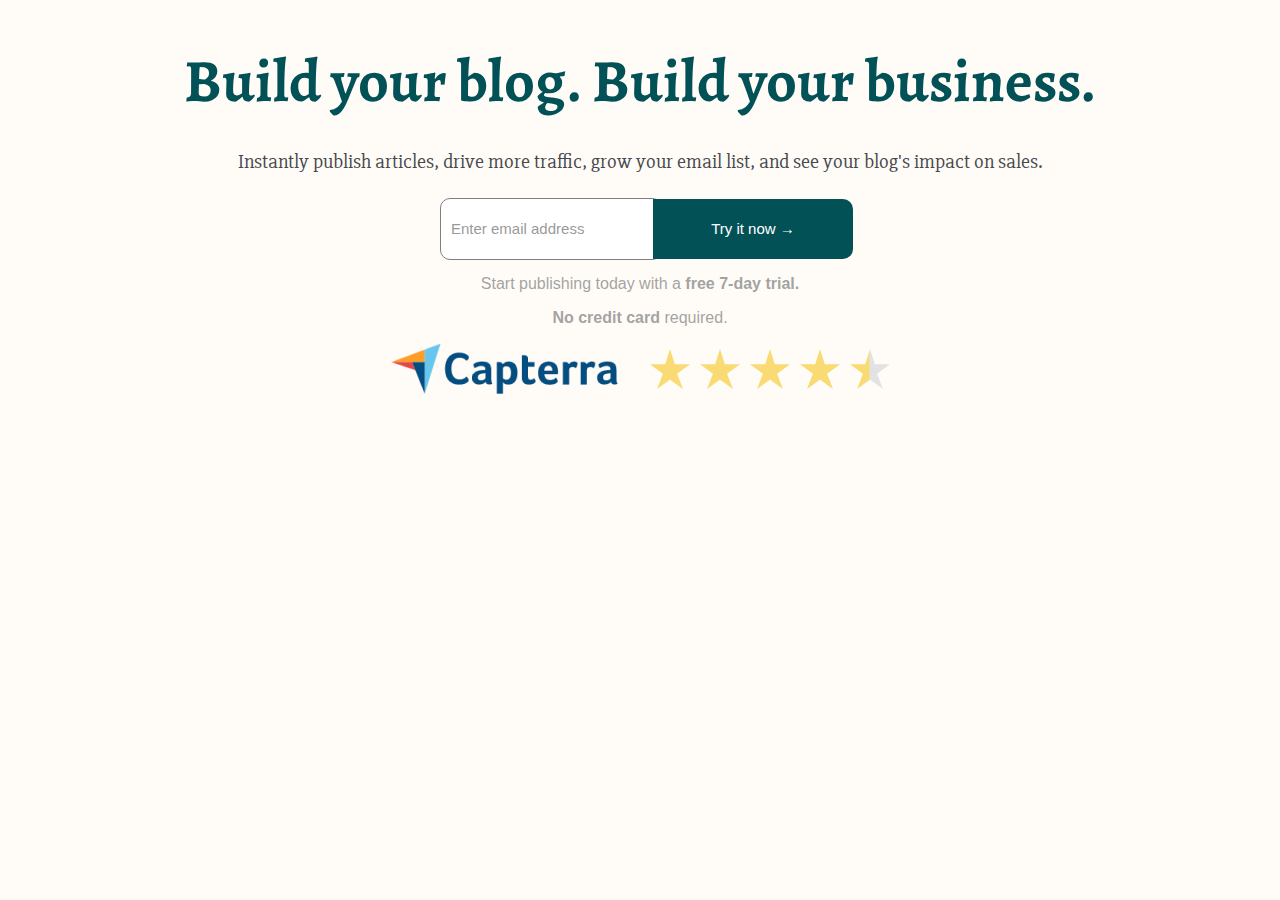
==== index.html @ 8690c37f "Se agrega el background color al body" ====
<!DOCTYPE html>
<html>
  <head>
    <link rel="stylesheet" href="styles.css">
    <link href="https://fonts.googleapis.com/css2?family=Alegreya:wght@900&family=Slabo+27px&display=swap" rel="stylesheet">
    <!-- Aquí va información importante pero no visible
        dentro del navegador -->
    <title>Matcha Work</title>
  </head>
  <body>
    <!-- Esto es lo que se verá en el navegador web -->

    <h1>Build your blog. Build your business.</h1>
    <h4>Instantly publish articles, drive more traffic, grow your email list, and see your blog's impact on sales.</h4>
    <form>
        <input type="email" value="Enter email address"/>
        <button type="submit">Try it now &rarr;</button>
    </form>
    <!--Aquí va el contenido y la imagen-->
    <p>Start publishing today with a <strong>free 7-day trial.</strong>
    <p><strong>No credit card</strong> required.</p>
    <img src="images/capterra.png"/>
  </body>
</html>
---- styles.css ----
body {
    text-align: center;
    background-color: #fffbf7;
}

h1 {
    color: #025157;
    font-family: "Alegreya", serif;
    font-size: 60px;
    margin-bottom: 24px;
}

h4 {
    color: #46484c;;
    font-family: "Slabo 27px", serif;
    font-size: 20px;
    font-weight: 500; /* Cambia el peso (envergadura) de la fuente */
    margin-bottom: 24px;
}

input {
    border-radius: 10px; /* Se ponen los bordes redondeados */
    padding: 10px;
    font-family: Helvetica;
    font-size: 15px;
    color: #8b8b8be3;
    border: solid 1px;
    border-color: gray;
    height: 40px;
    width: 200px;
}

button {
    height: 60px;
    width: 200px;
    margin: -13px;
    font-family: Helvetica;
    font-size: 15px;
    background-color: #025157;
    border: none;
    color: #fff;
    /* Se dejan solamente los bordes derechos redondeados */
    border-top-left-radius: 0;
    border-top-right-radius: 10px;
    border-bottom-left-radius: 0px;
    border-bottom-right-radius: 10px;
}

p {
    color: #8b8b8bcc;
    margin-top: 15px;
    font-family: "Open Sans", sans-serif;
}
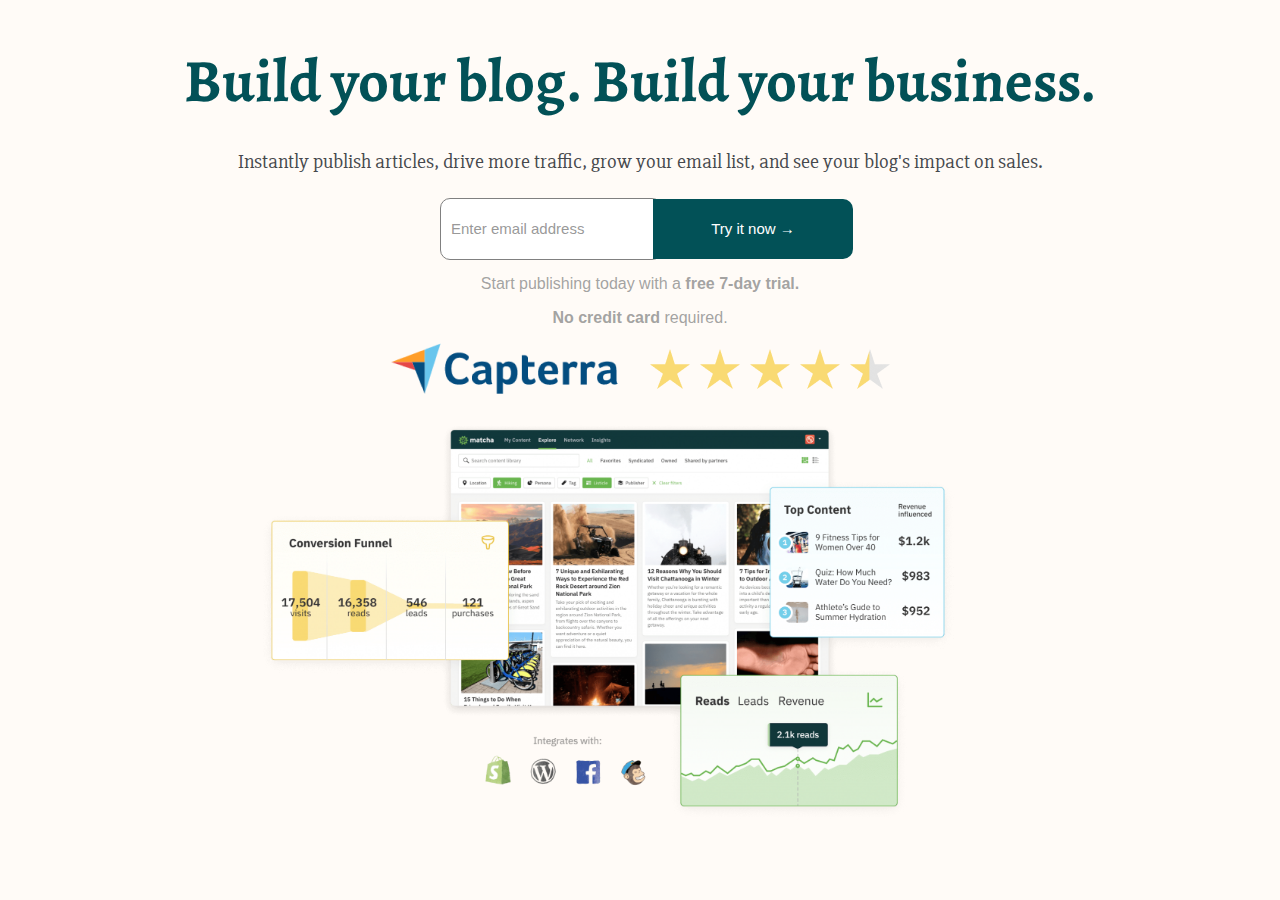
==== commit 650d481f: "Se agrega la segunda imagen" ====
--- a/index.html
+++ b/index.html
@@ -19,6 +19,7 @@
     <!--Aquí va el contenido y la imagen-->
     <p>Start publishing today with a <strong>free 7-day trial.</strong>
     <p><strong>No credit card</strong> required.</p>
-    <img src="images/capterra.png"/>
+    <img id="img1" src="images/capterra.png" />
+    <img id="img2" src="images/intro_group_image.png" />
   </body>
 </html>--- a/styles.css
+++ b/styles.css
@@ -50,4 +50,13 @@
     color: #8b8b8bcc;
     margin-top: 15px;
     font-family: "Open Sans", sans-serif;
+}
+
+#img2 {
+    height: 60%;
+    width: 60%;
+    display: block;
+    margin-top: 24px;
+    margin-left: auto;
+    margin-right: auto;
 }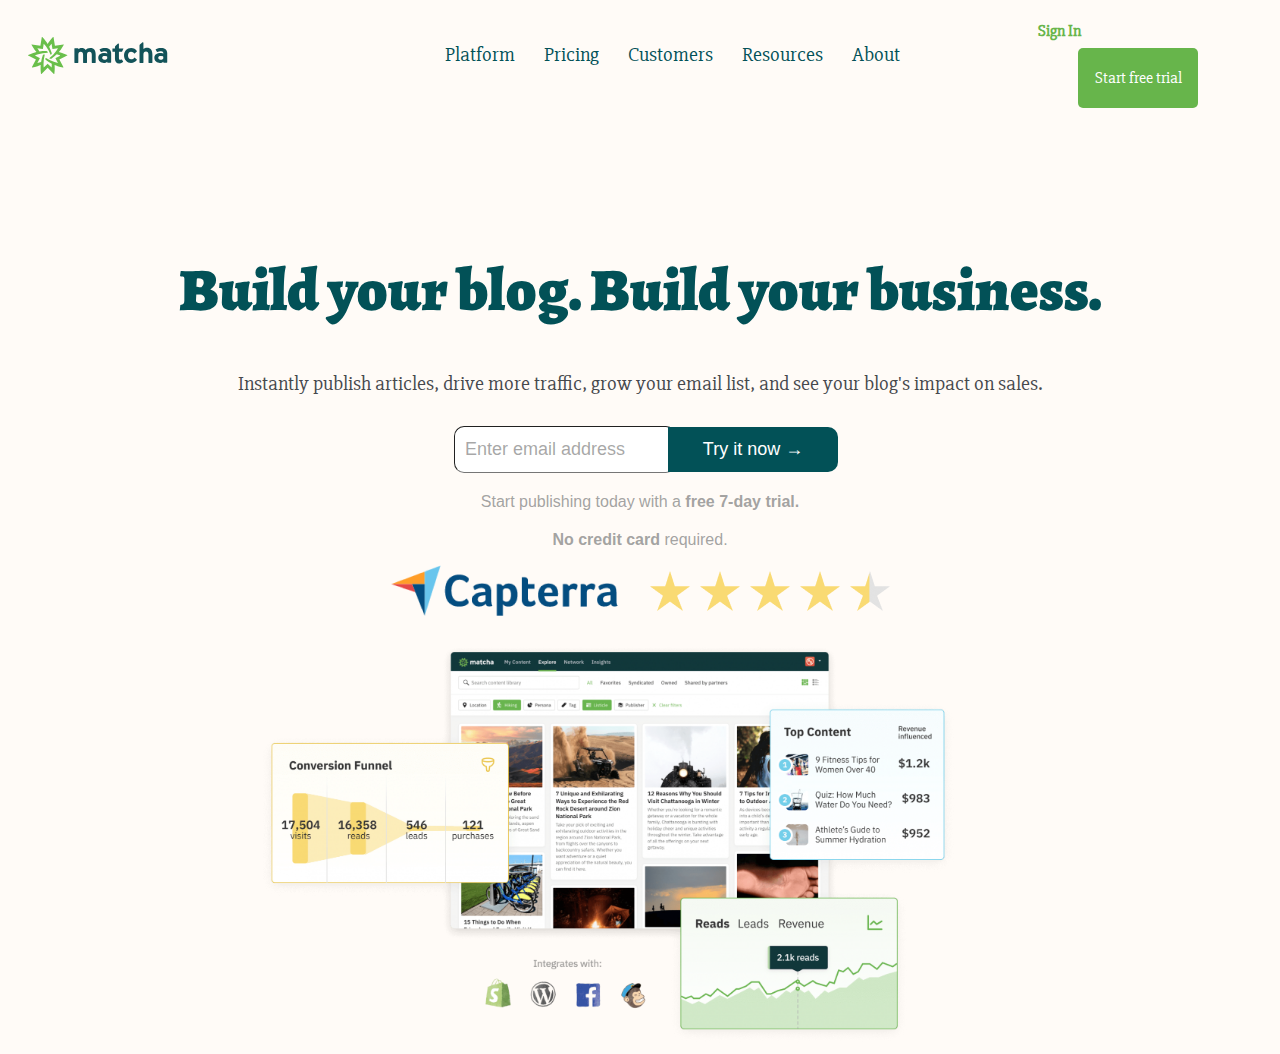
==== commit a0cc378e: "Se suben los cambios realizados para agregar la barra de navegación" ====
--- a/index.html
+++ b/index.html
@@ -1,25 +1,46 @@
 <!DOCTYPE html>
-<html>
-  <head>
-    <link rel="stylesheet" href="styles.css">
+<html lang="en">
+<head>
+    <link rel="stylesheet" href="styles.css"><!--Recordar que es con la etiqueta link para asignar el archivo del CSS-->
     <link href="https://fonts.googleapis.com/css2?family=Alegreya:wght@900&family=Slabo+27px&display=swap" rel="stylesheet">
-    <!-- Aquí va información importante pero no visible
-        dentro del navegador -->
-    <title>Matcha Work</title>
-  </head>
-  <body>
-    <!-- Esto es lo que se verá en el navegador web -->
+    <meta charset="UTF-8">
+    <meta name="viewport" content="width=device-width, initial-scale=1.0">
+    <title>Matcha Prework</title>
+</head>
+<body>
+<header class="encabezado">
+    <!-- Logo con link a la página principal -->
+    <a class="logo">
+        <img src="images/footer_logo.svg"/>
+    </a>
+    <!-- Menú de navegación -->
+    <nav class="navegacion">
+        <ul>
+            <li>Platform</li>
+            <li>Pricing</li>
+            <li>Customers</li>
+            <li>Resources</li>
+            <li>About</li>
+        </ul>
+    </nav>
+    <!-- Contenedor de acciones de usuario -->
+    <div class= "actions">
+        <a href="/login">Sign In</a>
+        <button>Start free trial</button>
+    </div>
+    </header>
+    <section class="seccion1">
+        <h1><strong>Build your blog. Build your business.</strong></h1>
+        <h2>Instantly publish articles, drive more traffic, grow your email list, and see your blog's impact on sales.</h2>
+        <form>
+            <input type="email" value="Enter email address"/>
+            <button type="submit">Try it now &rarr;</button>
+        </form>
+        <p>Start publishing today with a <strong>free 7-day trial.</strong></p>
+        <p><strong>No credit card</strong> required.</p>
+        <img id="img1" src="images/capterra.png"/>
+        <img id="img2" src="images/intro_group_image.png" />
+    </section>
 
-    <h1>Build your blog. Build your business.</h1>
-    <h4>Instantly publish articles, drive more traffic, grow your email list, and see your blog's impact on sales.</h4>
-    <form>
-        <input type="email" value="Enter email address"/>
-        <button type="submit">Try it now &rarr;</button>
-    </form>
-    <!--Aquí va el contenido y la imagen-->
-    <p>Start publishing today with a <strong>free 7-day trial.</strong>
-    <p><strong>No credit card</strong> required.</p>
-    <img id="img1" src="images/capterra.png" />
-    <img id="img2" src="images/intro_group_image.png" />
-  </body>
+</body>
 </html>--- a/styles.css
+++ b/styles.css
@@ -1,62 +1,128 @@
 body {
-    text-align: center;
     background-color: #fffbf7;
 }
 
-h1 {
-    color: #025157;
-    font-family: "Alegreya", serif;
-    font-size: 60px;
-    margin-bottom: 24px;
+.encabezado {
+    margin-top: 5px;
+    margin-left: 20px;
+    margin-right: 20px;
+    font-size: 0;
 }
 
-h4 {
-    color: #46484c;;
-    font-family: "Slabo 27px", serif;
+.encabezado * {
+    display: inline-block;
+    font-size: 16px;
+    vertical-align: middle;
+    height: 100%;
+    line-height: 45px;
+}
+
+.logo {
+    width: 15%;
+}
+
+.logo img {
+    height: 100%;
+}
+
+.navegacion {
+    width: 70%;
+    text-align: center;
+    color: #025157;
+    font-weight: 500;
+}
+
+.navegacion li {
+    margin-left: 25px;
+    color: #025157;
+    font-family: 'Slabo 27px', serif;
     font-size: 20px;
-    font-weight: 500; /* Cambia el peso (envergadura) de la fuente */
-    margin-bottom: 24px;
+}
+
+.actions {
+    width: 15%;
+    text-align: left;
+    font-size: 14px;
+    font-weight: 600;
+    font-size: 14px;
+}
+
+.actions * {
+    margin-left: 10px;
+    font-family: 'Slabo 27px', serif;
+}
+
+.actions a {
+    color: #67b54b;
+    text-decoration: none; /* Se quita el subrayado que trae por default <a> */
+    margin-left: -30px;
+    margin-right: 50px;
+}
+
+.actions button {
+    color: white;
+    background-color: #67b54b;
+    width: 120px;
+    height: 60px;
+    border-radius: 5px;
+}
+
+.seccion1 {
+    text-align: center;
+    margin-top: 150px;
+}
+
+h1 {
+    color:#025157;
+    font-family: 'Alegreya', serif;
+    font-size: 60px;
+}
+
+h2 {
+    color: #46484c;
+    font-size: 15px;
+    font-family: 'Slabo 27px', serif;
+    font-size: 20px;
+    font-weight: 500;
+    margin-top: 30px;
+    margin-bottom: 30px;
 }
 
 input {
-    border-radius: 10px; /* Se ponen los bordes redondeados */
+    width: 200px;
+    height: 25px;
+    border-radius: 10px;
+    border-width: 1px;
     padding: 10px;
     font-family: Helvetica;
-    font-size: 15px;
-    color: #8b8b8be3;
-    border: solid 1px;
-    border-color: gray;
-    height: 40px;
-    width: 200px;
+    font-size: 18px;
+    color: rgba(128, 128, 128, 0.685);
 }
 
 button {
-    height: 60px;
-    width: 200px;
-    margin: -13px;
+    width: 170px;
+    height: 45px;
+    color:#fff;
+    background-color: #025157;
     font-family: Helvetica;
-    font-size: 15px;
-    background-color: #025157;
+    font-size: 18px;
+    margin: -12px;
+    border-bottom-right-radius: 10px;
+    border-top-right-radius: 10px;
     border: none;
-    color: #fff;
-    /* Se dejan solamente los bordes derechos redondeados */
-    border-top-left-radius: 0;
-    border-top-right-radius: 10px;
-    border-bottom-left-radius: 0px;
-    border-bottom-right-radius: 10px;
 }
 
 p {
+    margin-top: 20px;
+    font-family: "Open Sans", sans-serif;
     color: #8b8b8bcc;
-    margin-top: 15px;
-    font-family: "Open Sans", sans-serif;
 }
 
 #img2 {
-    height: 60%;
-    width: 60%;
-    display: block;
     margin-top: 24px;
     margin-left: auto;
     margin-right: auto;
-}+    display: block;
+    width: 60%;
+    height: 60%;
+}
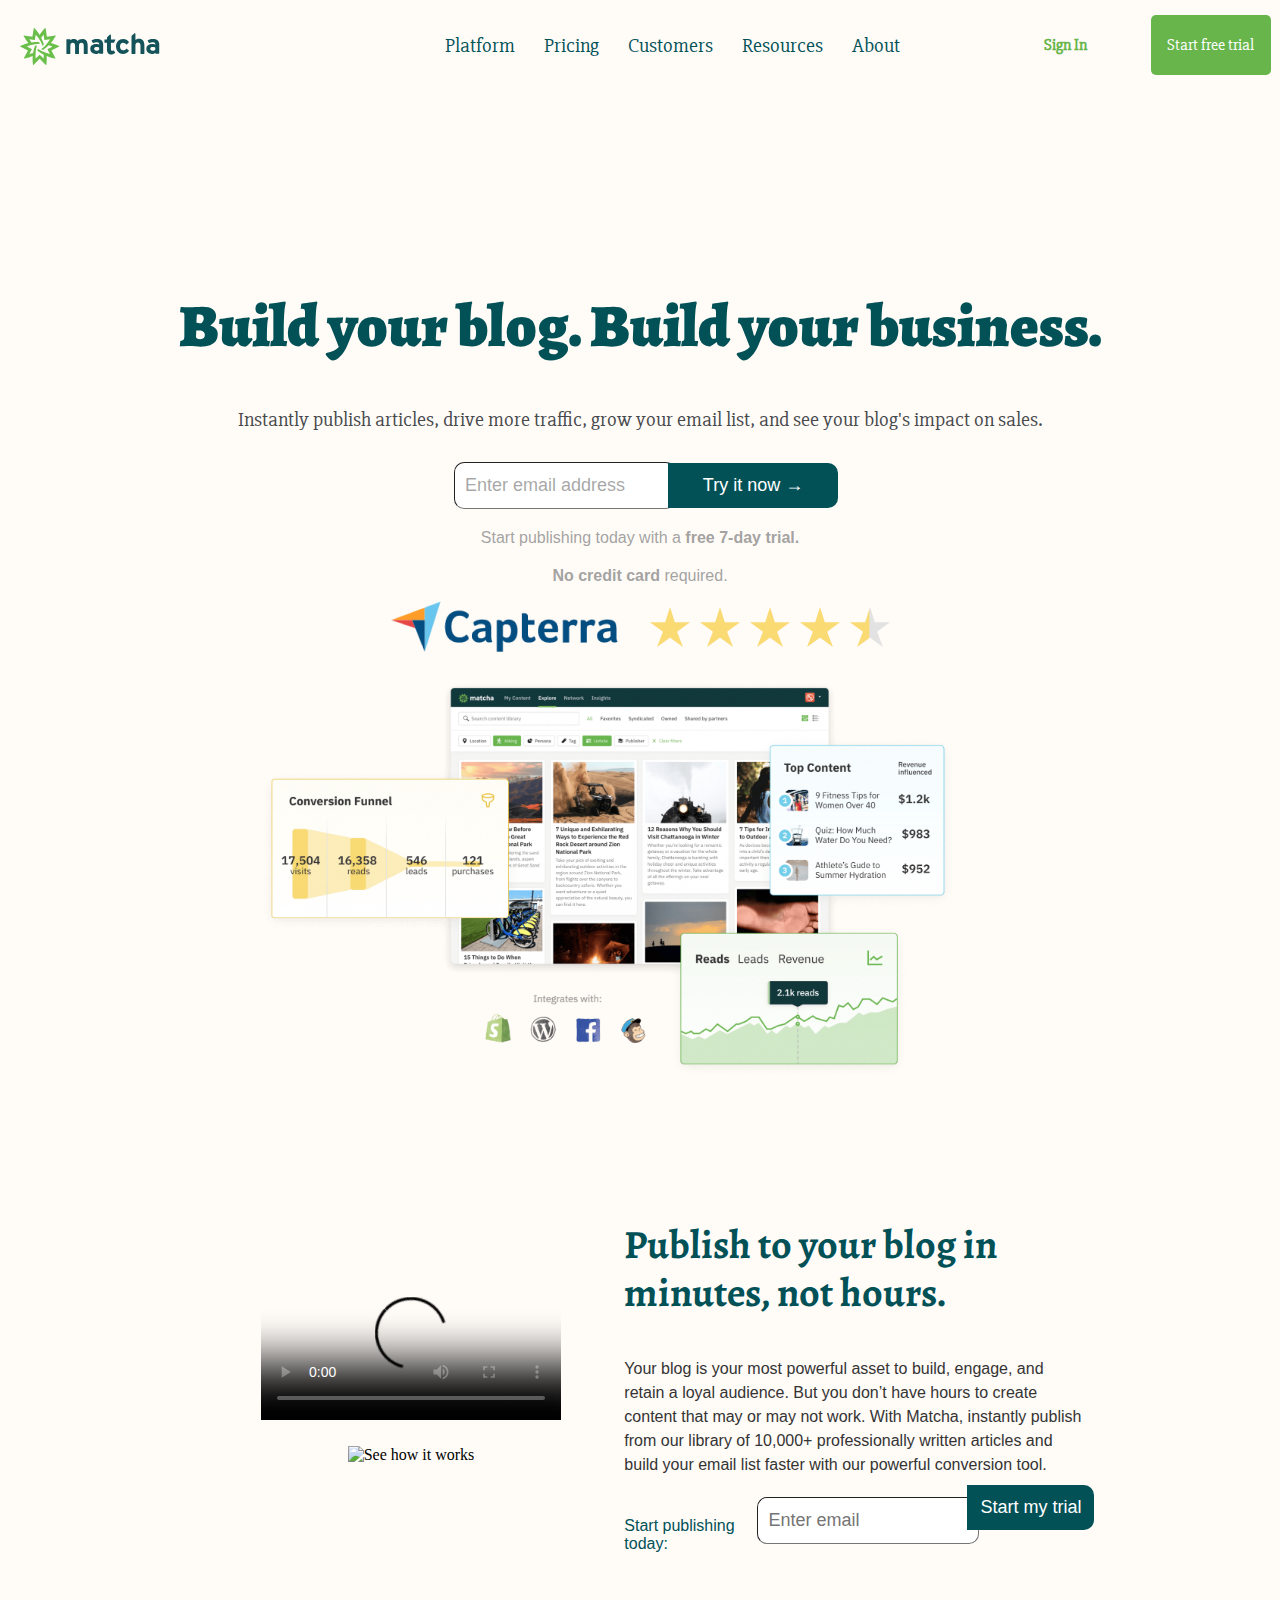
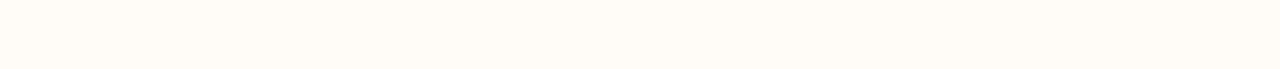
==== commit 7da5f302: "Este es un commit desde Visual Studio de la tercer clase" ====
--- a/index.html
+++ b/index.html
@@ -5,30 +5,32 @@
     <link href="https://fonts.googleapis.com/css2?family=Alegreya:wght@900&family=Slabo+27px&display=swap" rel="stylesheet">
     <meta charset="UTF-8">
     <meta name="viewport" content="width=device-width, initial-scale=1.0">
-    <title>Matcha Prework</title>
+    <title>Matcha Work</title>
 </head>
 <body>
-<header class="encabezado">
-    <!-- Logo con link a la página principal -->
-    <a class="logo">
-        <img src="images/footer_logo.svg"/>
-    </a>
-    <!-- Menú de navegación -->
-    <nav class="navegacion">
-        <ul>
-            <li>Platform</li>
-            <li>Pricing</li>
-            <li>Customers</li>
-            <li>Resources</li>
-            <li>About</li>
-        </ul>
-    </nav>
-    <!-- Contenedor de acciones de usuario -->
-    <div class= "actions">
-        <a href="/login">Sign In</a>
-        <button>Start free trial</button>
-    </div>
-    </header>
+    <section class="fixed_header">
+        <header class="encabezado">
+            <!-- Logo con link a la página principal -->
+            <a class="logo">
+                <img src="images/footer_logo.svg"/>
+            </a>
+            <!-- Menú de navegación -->
+            <nav class="navegacion">
+                <ul>
+                    <li>Platform</li>
+                    <li>Pricing</li>
+                    <li>Customers</li>
+                    <li>Resources</li>
+                    <li>About</li>
+                </ul>
+            </nav>
+            <!-- Contenedor de acciones de usuario -->
+            <div class= "actions">
+                <a href="/login">Sign In</a>
+                <button>Start free trial</button>
+            </div>
+        </header>
+    </section>
     <section class="seccion1">
         <h1><strong>Build your blog. Build your business.</strong></h1>
         <h2>Instantly publish articles, drive more traffic, grow your email list, and see your blog's impact on sales.</h2>
@@ -41,6 +43,34 @@
         <img id="img1" src="images/capterra.png"/>
         <img id="img2" src="images/intro_group_image.png" />
     </section>
-
+    <section class="promo">
+        <article class="explanatory_video">
+            <video controls poster="https://cdn.videvo.net/videvo_files/video/premium/video0036/thumbnails/computer_code00_small.jpg
+            ">
+                <source type="video/mp4" src="https://cdn.videvo.net/videvo_files/video/premium/video0036/small_watermarked/computer_code00_preview.mp4
+                ">
+                <source type="video/webm" src="https://cdn.videvo.net/videvo_files/video/premium/video0036/small_watermarked/computer_code00_preview.webm
+                ">
+            </video>
+            <figure>
+                <img src="https://getmatcha.com/wp-content/themes/getmatcha/img/see_how_it_works.png" alt="See how it works">
+            </figure>
+        </article>
+        <article class="publish">
+            <h3>
+                Publish to your blog in minutes, not hours.
+            </h3>
+            <p>
+                Your blog is your most powerful asset to build, engage, and retain a loyal audience. But you don’t have hours to create content that may or may not work. With Matcha, instantly publish from our library of 10,000+ professionally written articles and build your email list faster with our powerful conversion tool.
+            </p>
+            <form action="">
+                <p>
+                    Start publishing today:
+                </p>
+                <input type="text" placeholder="Enter email">
+                <button>Start my trial</button>
+            </form>
+        </article>
+    </section>
 </body>
 </html>--- a/styles.css
+++ b/styles.css
@@ -1,4 +1,12 @@
 body {
+    background-color: #fffbf7;
+}
+
+.fixed_header {
+    position: fixed;
+    top: 0;
+    left: 0;
+    right: 0;
     background-color: #fffbf7;
 }
 
@@ -69,7 +77,7 @@
 
 .seccion1 {
     text-align: center;
-    margin-top: 150px;
+    margin-top: 285px;
 }
 
 h1 {
@@ -126,3 +134,49 @@
     width: 60%;
     height: 60%;
 }
+
+.promo {
+    display: flex;
+    width: 70%;
+    margin: 100px auto;
+    align-items: center;
+}
+
+.explanatory_video {
+    display: flex;
+    flex-direction: column;
+    align-items: center;
+    flex: 1;
+}
+
+.explanatory_video img {
+    width: 100px;
+    margin-top: 10px;
+}
+
+.publish {
+    flex: 1;
+}
+
+.publish h3 {
+    font-family: 'Alegreya', serif;
+    font-size: 40px;
+    line-height: 48px;
+    color: #025157;
+}
+
+.publish > p {
+    font-size: 16px;
+    color: #343434;
+    line-height: 1.5;
+    margin-bottom: 20px;
+}
+
+.publish > form {
+    display: flex;
+}
+
+.publish > form p {
+    color: #025157;
+    margin-right: 18px;
+}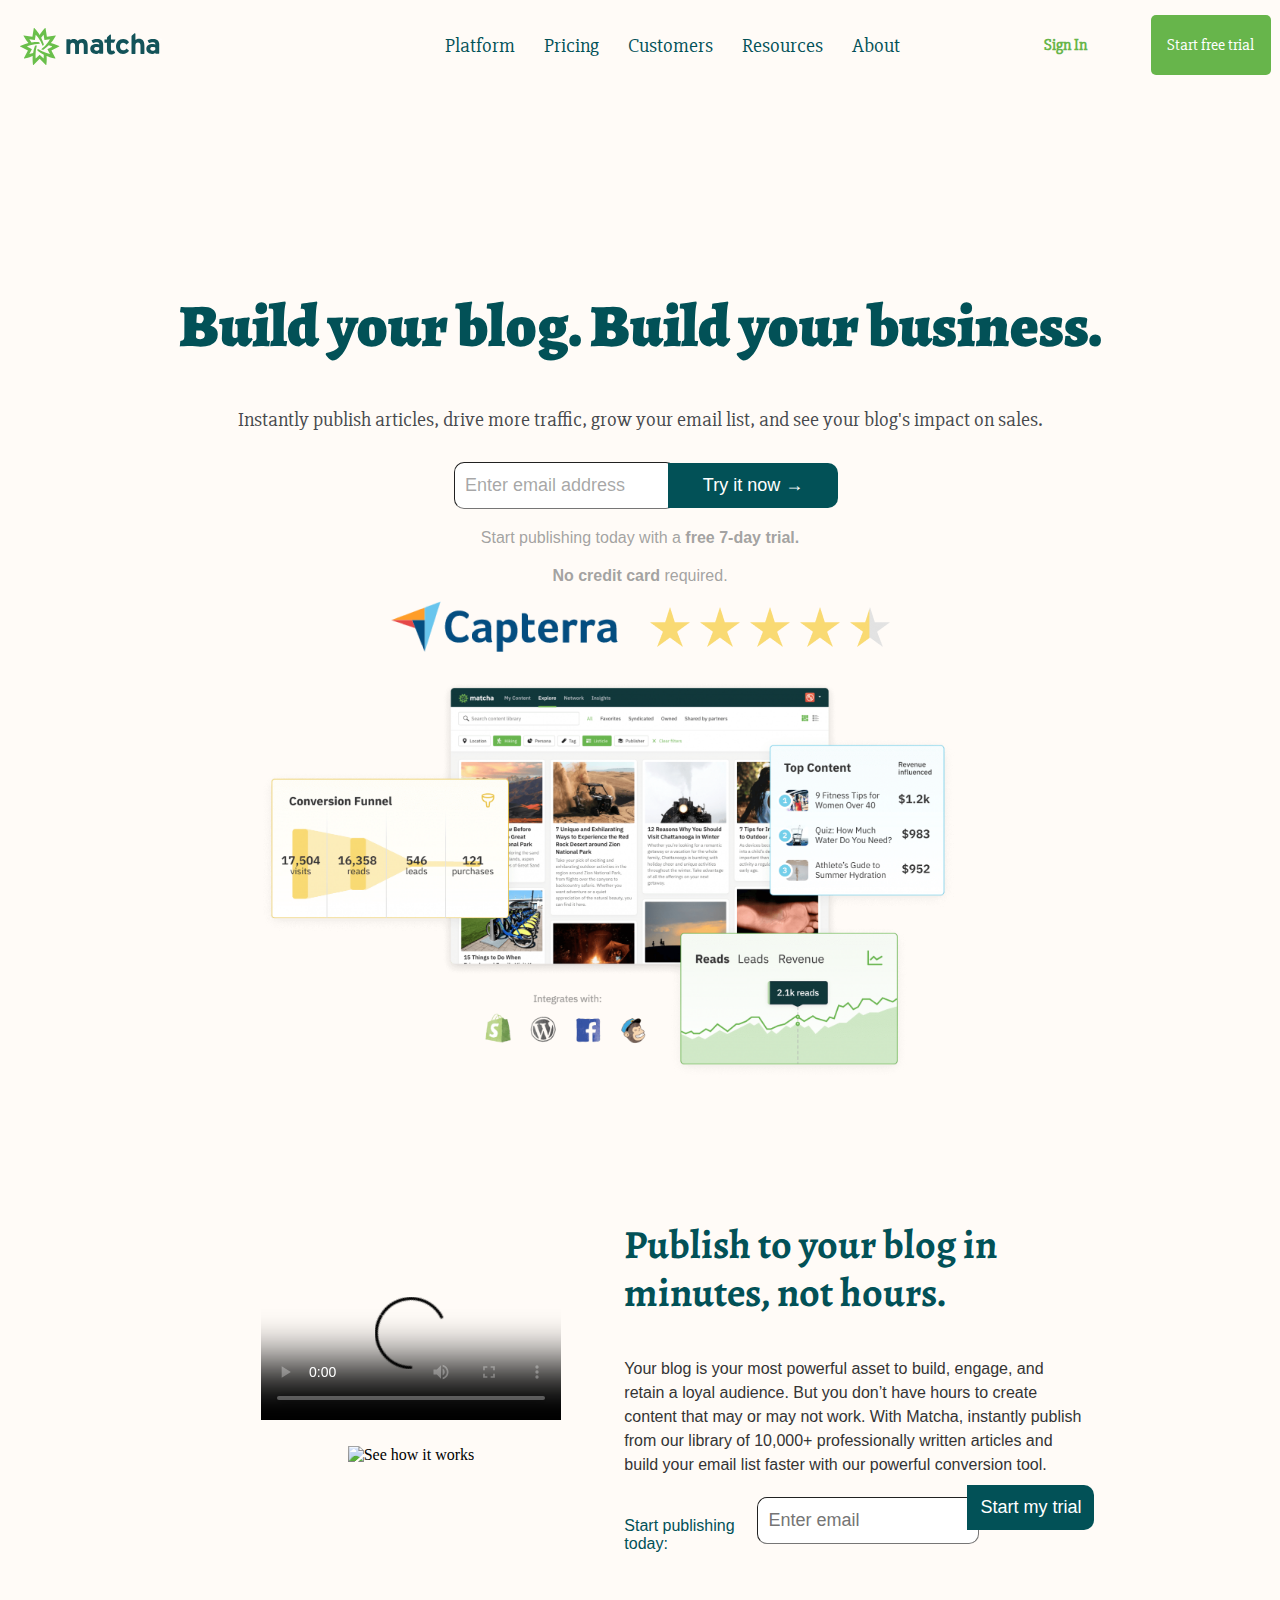
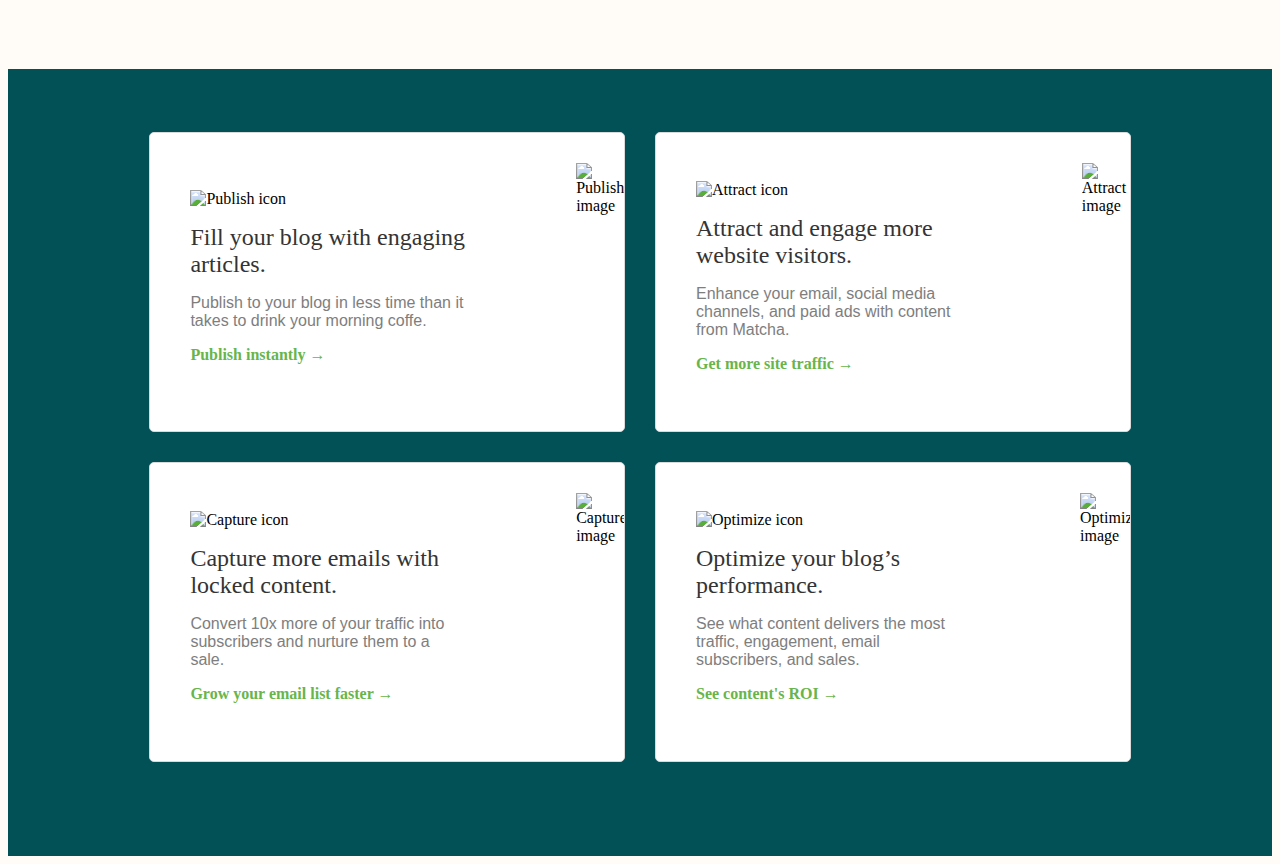
==== commit e82bb981: "Cuarta Clase CSS Grid" ====
--- a/index.html
+++ b/index.html
@@ -72,5 +72,70 @@
             </form>
         </article>
     </section>
+    <section class="features">
+        <article class="feature-card">
+            <div class="feature-content">
+                <figure>
+                    <img src="https://getmatcha.com/wp-content/themes/getmatcha/img/icon_publish.png" alt="Publish icon">
+                </figure>
+                <h3>Fill your blog with engaging articles.</h3>
+                <p>Publish to your blog in less time than it takes to drink your morning coffe.</p>
+                <a href="/">Publish instantly &rarr;</a>
+            </div>
+            <div class="feature-image">
+                <figure>
+                    <img src="https://getmatcha.com/wp-content/themes/getmatcha/img/image_publish.png" alt="Publish image">
+                </figure>
+            </div>
+        </article>
+
+        <article class="feature-card">
+            <div class="feature-content">
+                <figure>
+                    <img src="https://getmatcha.com/wp-content/themes/getmatcha/img/icon_site_traffic.png" alt="Attract icon">
+                </figure>
+                <h3>Attract and engage more website visitors.</h3>
+                <p>Enhance your email, social media channels, and paid ads with content from Matcha.</p>
+                <a href="/">Get more site traffic &rarr;</a>
+            </div>
+            <div class="feature-image">
+                <figure>
+                    <img src="https://getmatcha.com/wp-content/themes/getmatcha/img/image_site_traffic.png" alt="Attract image">
+                </figure>
+            </div>
+        </article>
+
+        <article class="feature-card">
+            <div class="feature-content">
+                <figure>
+                    <img src="https://getmatcha.com/wp-content/themes/getmatcha/img/icon_capture.png" alt="Capture icon">
+                </figure>
+                <h3>Capture more emails with locked content.</h3>
+                <p>Convert 10x more of your traffic into subscribers and nurture them to a sale.</p>
+                <a href="/">Grow your email list faster &rarr;</a>
+            </div>
+            <div class="feature-image">
+                <figure>
+                    <img src="https://getmatcha.com/wp-content/themes/getmatcha/img/image_capture.png" alt="Capture image">
+                </figure>
+            </div>
+        </article>
+
+        <article class="feature-card">
+            <div class="feature-content">
+                <figure>
+                    <img src="https://getmatcha.com/wp-content/themes/getmatcha/img/icon_roi.png" alt="Optimize icon">
+                </figure>
+                <h3>Optimize your blog’s performance.</h3>
+                <p>See what content delivers the most traffic, engagement, email subscribers, and sales.</p>
+                <a href="/">See content's ROI &rarr;</a>
+            </div>
+            <div class="feature-image">
+                <figure>
+                    <img src="https://getmatcha.com/wp-content/themes/getmatcha/img/image_roi.png" alt="Optimize image">
+                </figure>
+            </div>
+        </article>
+    </section>
 </body>
 </html>--- a/styles.css
+++ b/styles.css
@@ -1,5 +1,6 @@
 body {
     background-color: #fffbf7;
+    font-family: "Open Sans", serif;
 }
 
 .fixed_header {
@@ -179,4 +180,79 @@
 .publish > form p {
     color: #025157;
     margin-right: 18px;
+}
+
+.features {
+    background-color: #025157;
+    padding: 5% 10%;
+    display: grid;
+    grid-template: repeat(2, 330px) / repeat(2, 1fr);
+}
+
+.features .feature-card {
+    margin-bottom: 30px;
+    margin-left: 15px;
+    margin-right: 15px;
+    background-color: #fff;
+    border: 1px solid #dadada;
+    border-radius: 5px;
+    display: flex;
+    align-items: center;
+    overflow: hidden;
+}
+
+.features .feature-card .feature-content {
+    padding: 30px 20px 40px 40px;
+    flex: 2;
+}
+
+.features .feature-card .feature-content > * {
+    margin-bottom: 1rem;
+    margin-top: 0;
+}
+
+.features .feature-card .feature-content img {
+    width: 50px;
+}
+
+.features .feature-card .feature-content figure {
+    margin-left: 0;
+}
+
+.features .feature-card .feature-content h3 {
+    font-size: 24px;
+    color: #343434;
+    font-weight: 400;
+}
+
+.features .feature-card .feature-content p {
+    font-size: 16px;
+    color: #7e7e7e;
+    font-weight: 400;
+}
+
+.features .feature-card .feature-content a {
+    font-size: 16px;
+    color: #67b54b;
+    font-weight: 600;
+    text-decoration: none;
+}
+
+.features .feature-card .feature-image {
+    flex: 1;
+    width: 40%;
+    position: relative;
+    right: -50px;
+    height: 80%;
+    transition: right 1s;
+}
+
+.features .feature-card .feature-image:hover {
+    right: 0px;
+}
+
+.features .feature-card .feature-image figure,
+  .features .feature-card .feature-image img {
+    margin-top: 0;
+    height: 100%;
 }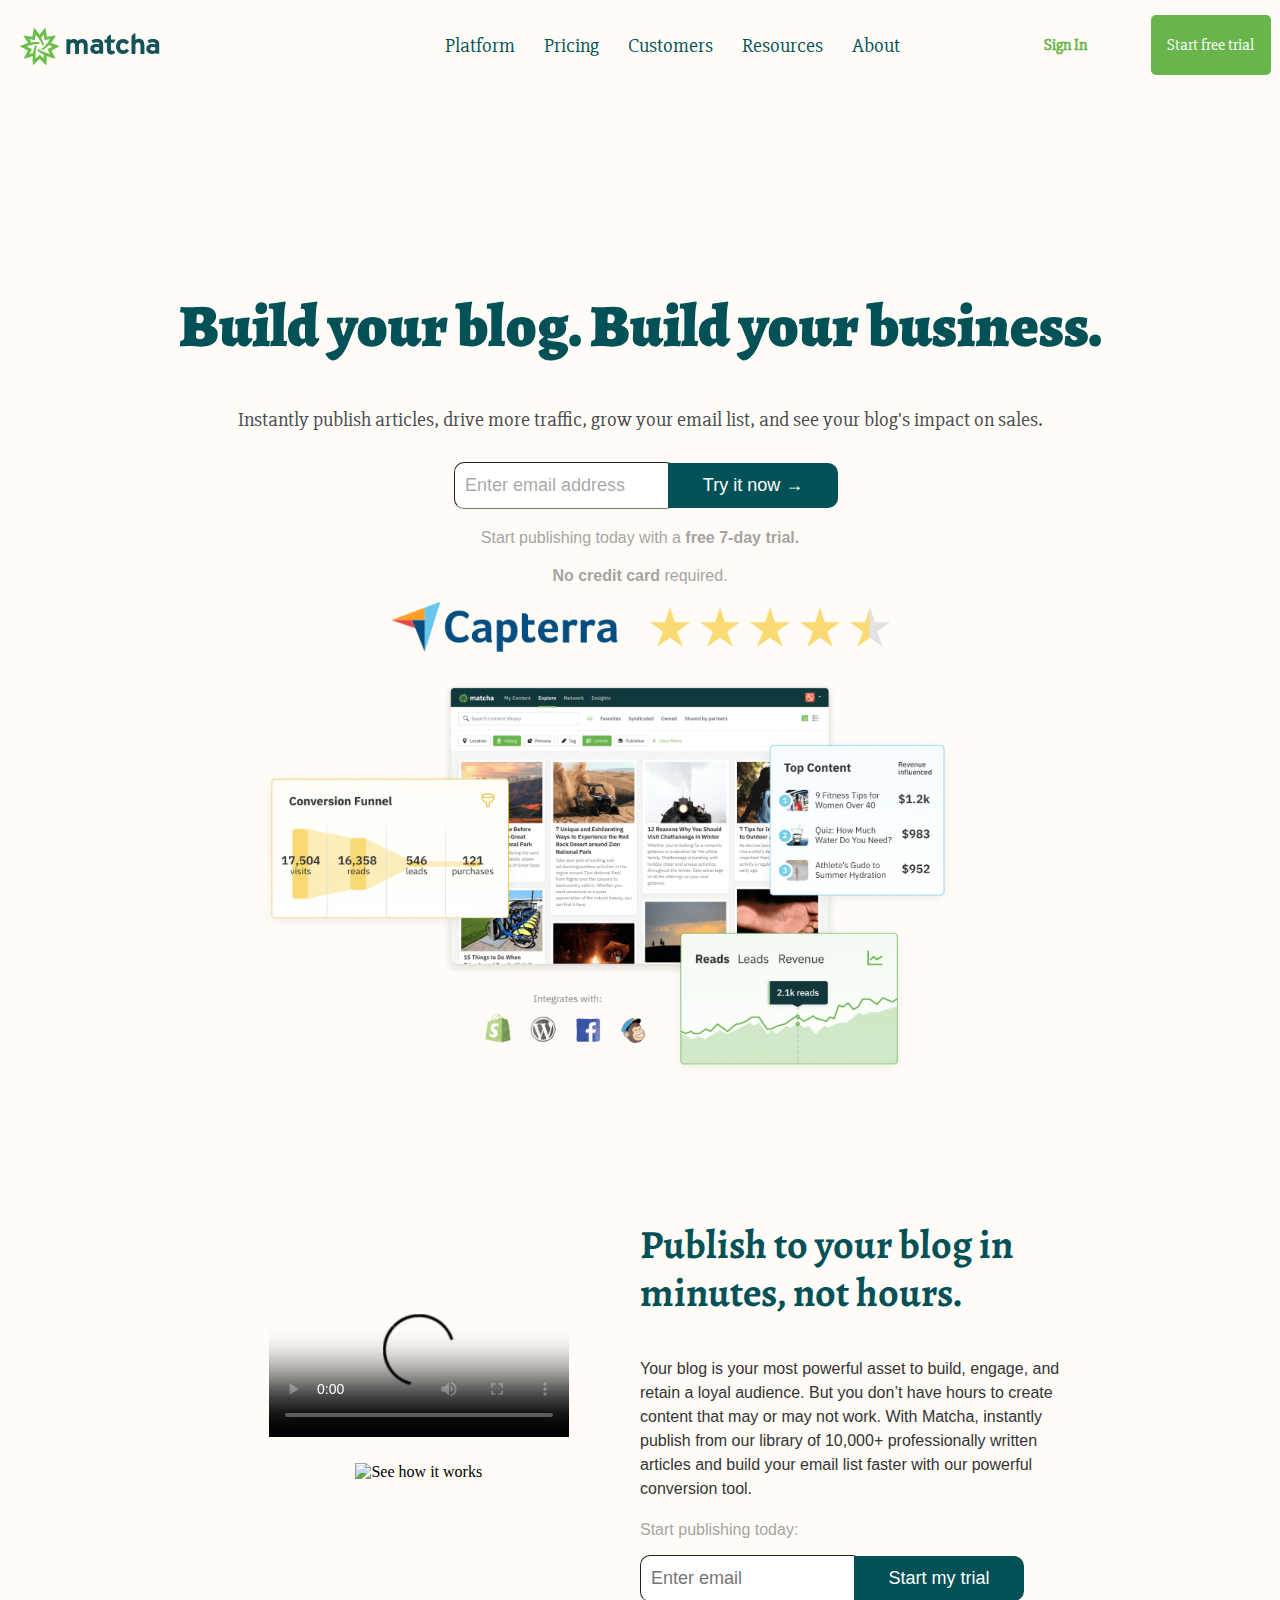
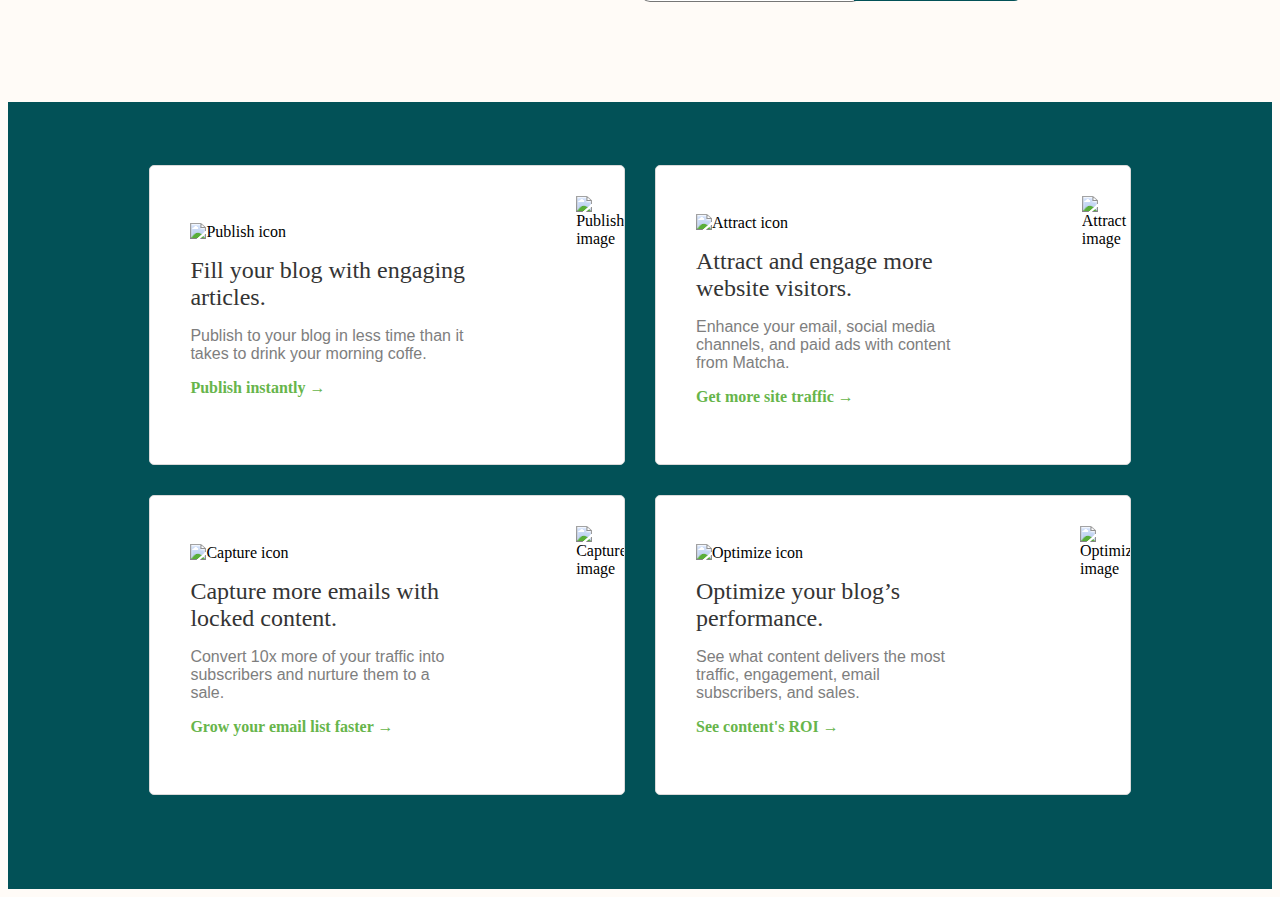
==== commit 56785bc5: "Commit de la clase Responsive" ====
--- a/index.html
+++ b/index.html
@@ -1,10 +1,10 @@
 <!DOCTYPE html>
 <html lang="en">
 <head>
-    <link rel="stylesheet" href="styles.css"><!--Recordar que es con la etiqueta link para asignar el archivo del CSS-->
-    <link href="https://fonts.googleapis.com/css2?family=Alegreya:wght@900&family=Slabo+27px&display=swap" rel="stylesheet">
-    <meta charset="UTF-8">
-    <meta name="viewport" content="width=device-width, initial-scale=1.0">
+    <link rel="stylesheet" href="styles.css" /><!--Recordar que es con la etiqueta link para asignar el archivo del CSS-->
+    <link href="https://fonts.googleapis.com/css2?family=Alegreya:wght@900&family=Slabo+27px&display=swap" rel="stylesheet" />
+    <meta charset="UTF-8" />
+    <meta name="viewport" content="width=device-width, initial-scale=1.0, user-scalable=no" />
     <title>Matcha Work</title>
 </head>
 <body>
@@ -17,11 +17,11 @@
             <!-- Menú de navegación -->
             <nav class="navegacion">
                 <ul>
-                    <li>Platform</li>
-                    <li>Pricing</li>
-                    <li>Customers</li>
-                    <li>Resources</li>
-                    <li>About</li>
+                    <li class="menu-item">Platform</li>
+                    <li class="menu-item">Pricing</li>
+                    <li class="menu-item">Customers</li>
+                    <li class="menu-item">Resources</li>
+                    <li class="menu-item">About</li>
                 </ul>
             </nav>
             <!-- Contenedor de acciones de usuario -->
@@ -63,13 +63,17 @@
             <p>
                 Your blog is your most powerful asset to build, engage, and retain a loyal audience. But you don’t have hours to create content that may or may not work. With Matcha, instantly publish from our library of 10,000+ professionally written articles and build your email list faster with our powerful conversion tool.
             </p>
-            <form action="">
-                <p>
-                    Start publishing today:
-                </p>
-                <input type="text" placeholder="Enter email">
-                <button>Start my trial</button>
-            </form>
+            <div class="publishform">
+                <form action="">
+                    <p>
+                        Start publishing today:
+                    </p>
+                    <div class="email-form">
+                        <input type="text" placeholder="Enter email">
+                        <button>Start my trial</button>
+                    </div>
+                </form>
+            </div>
         </article>
     </section>
     <section class="features">
--- a/styles.css
+++ b/styles.css
@@ -138,6 +138,7 @@
 
 .promo {
     display: flex;
+    flex-direction: row;
     width: 70%;
     margin: 100px auto;
     align-items: center;
@@ -255,4 +256,69 @@
   .features .feature-card .feature-image img {
     margin-top: 0;
     height: 100%;
+}
+
+@media (max-width: 425px) {
+    .navegacion, .actions {
+        display: none;
+    }
+
+    .seccion1 {
+        margin-top: 100px;
+    }
+
+    .seccion1 h1 {
+        font-size: 30px;
+    }
+
+    .seccion1 #img1 {
+        width: 100%;
+    }
+
+    .seccion1 #img2 {
+        width: 100%;
+    }
+
+    .promo {
+        display: flex;
+        flex-direction: column;
+        width: 90%;
+    }
+
+    .promo .explanatory_video {
+        width: 90%;
+    }
+
+    .promo .publish {
+        margin-top: 10px;
+        width: 100%;
+    }
+
+    .promo .publish h3 {
+        line-height: 1.2;
+        font-size: 24px;
+    }
+
+    .email-form {
+        width: 100%;
+    }
+
+    .email-form input {
+        width: 140px;
+    }
+
+    .email-form button {
+        width: 140px;
+    }
+
+    .features {
+        /*grid-template: repeat(4, 1fr) / 1fr;*/
+        grid-template: repeat(4, 330px) / 1fr;
+        padding-left: 0;
+        padding-right: 0;
+    }
+
+    .features .feature-card .feature-image {
+        display: none;
+    }
 }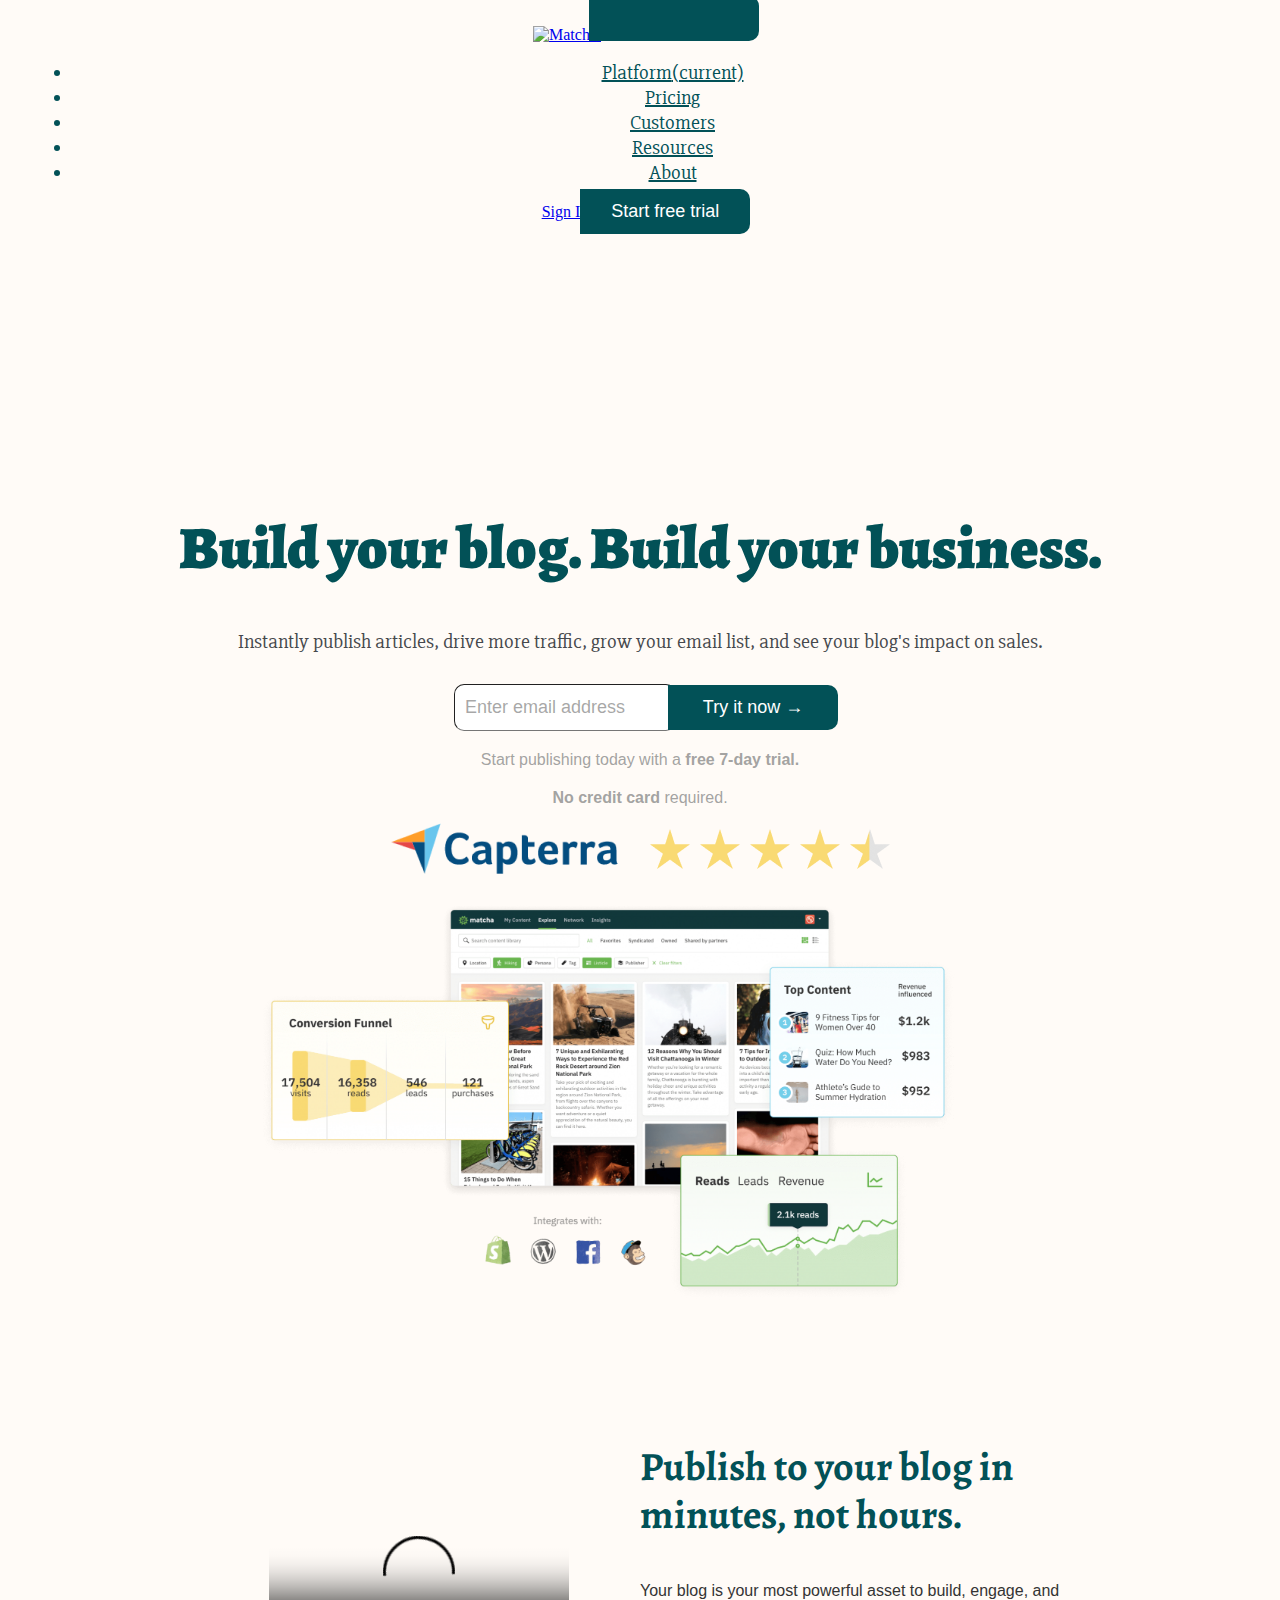
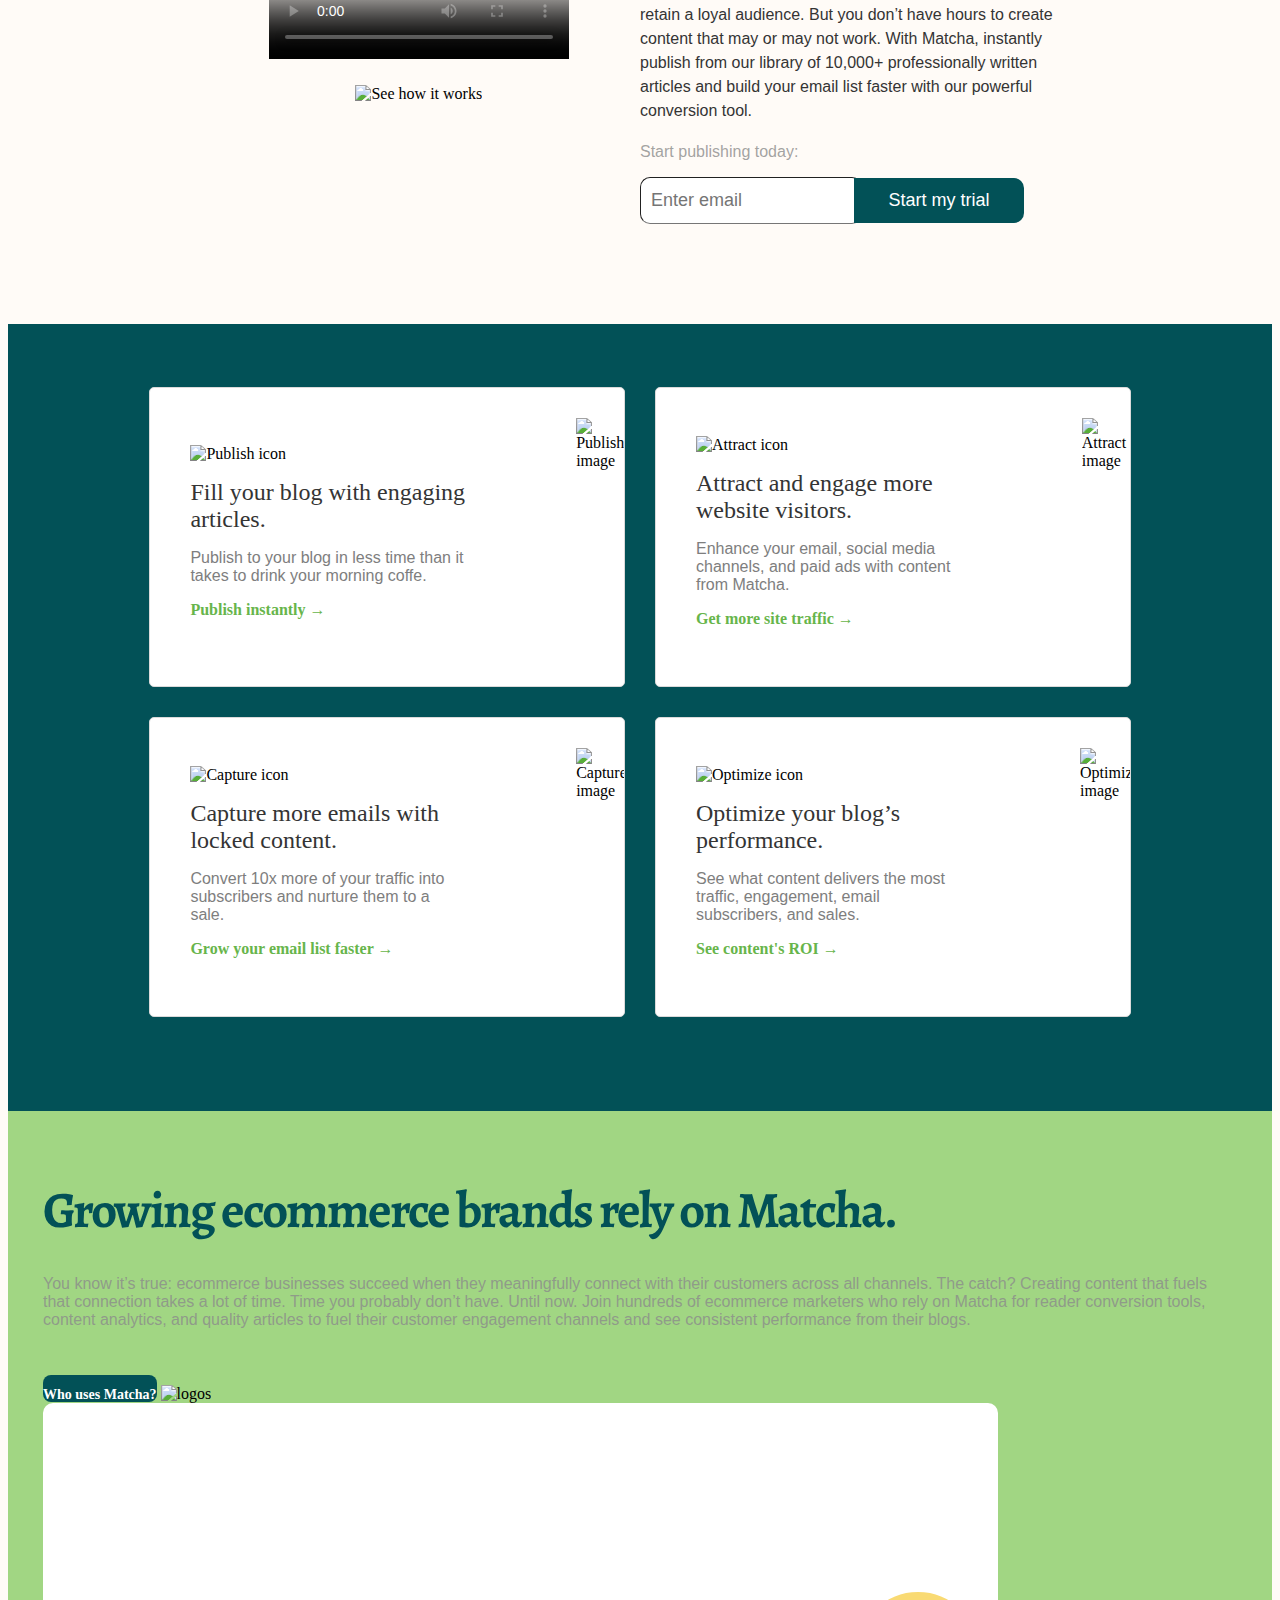
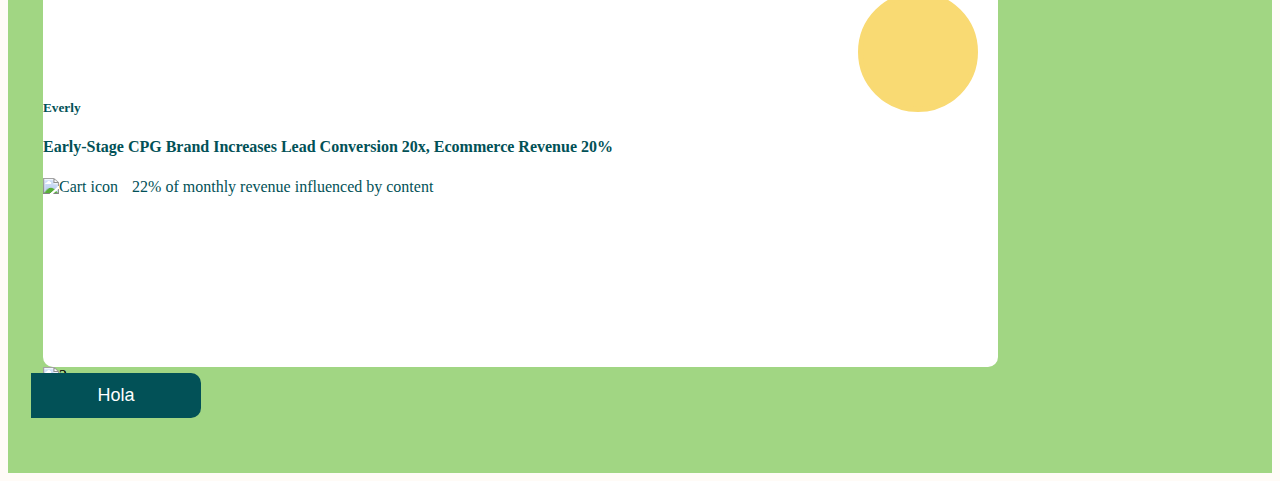
==== commit 7346ea14: "Repaso de Bootstrap" ====
--- a/index.html
+++ b/index.html
@@ -1,20 +1,19 @@
 <!DOCTYPE html>
 <html lang="en">
 <head>
-    <link rel="stylesheet" href="styles.css" /><!--Recordar que es con la etiqueta link para asignar el archivo del CSS-->
+    <link rel="stylesheet" href="https://cdn.jsdelivr.net/npm/bootstrap@4.5.3/dist/css/bootstrap.min.css" integrity="sha384-TX8t27EcRE3e/ihU7zmQxVncDAy5uIKz4rEkgIXeMed4M0jlfIDPvg6uqKI2xXr2" crossorigin="anonymous">
+    <link rel="stylesheet" href="./styles.css" /><!--Recordar que es con la etiqueta link para asignar el archivo del CSS-->
     <link href="https://fonts.googleapis.com/css2?family=Alegreya:wght@900&family=Slabo+27px&display=swap" rel="stylesheet" />
     <meta charset="UTF-8" />
     <meta name="viewport" content="width=device-width, initial-scale=1.0, user-scalable=no" />
     <title>Matcha Work</title>
 </head>
 <body>
-    <section class="fixed_header">
+<!--     <section class="fixed_header">
         <header class="encabezado">
-            <!-- Logo con link a la página principal -->
             <a class="logo">
                 <img src="images/footer_logo.svg"/>
             </a>
-            <!-- Menú de navegación -->
             <nav class="navegacion">
                 <ul>
                     <li class="menu-item">Platform</li>
@@ -24,13 +23,62 @@
                     <li class="menu-item">About</li>
                 </ul>
             </nav>
-            <!-- Contenedor de acciones de usuario -->
             <div class= "actions">
                 <a href="/login">Sign In</a>
                 <button>Start free trial</button>
             </div>
         </header>
-    </section>
+    </section> -->
+    <section>
+          <nav class="navbar navbar-expand-lg navbar-light">
+            <a class="navbar-brand" href="#">
+                <img src="https://getmatcha.com/wp-content/themes/getmatcha/img/footer_logo.svg" alt="Matcha" />
+            </a>
+            <button class="navbar-toggler" type="button" data-toggle="collapse" data-target="#navbarSupportedContent" aria-controls="navbarSupportedContent" aria-expanded="false" aria-label="Toggle navigation">
+              <span class="navbar-toggler-icon"></span>
+            </button>
+
+            <div class="collapse navbar-collapse" id="navbarSupportedContent">
+              <ul class="navbar-nav mx-auto">
+                <li class="nav-item active">
+                  <a class="nav-link" href="index.html">Platform<span class="sr-only">(current)</span></a>
+                </li>
+                <li class="nav-item">
+                  <a class="nav-link" href="pricing.html">Pricing</a>
+                </li>
+                <li class="nav-item">
+                    <a class="nav-link" href="#">Customers</a>
+                </li>
+                <li class="nav-item">
+                    <a class="nav-link" href="#">Resources</a>
+                </li>
+                <li class="nav-item">
+                    <a class="nav-link" href="#">About</a>
+                </li>
+<!--                 <li class="nav-item dropdown">
+                  <a class="nav-link dropdown-toggle" href="#" id="navbarDropdown" role="button" data-toggle="dropdown" aria-haspopup="true" aria-expanded="false">
+                    Dropdown
+                  </a>
+                  <div class="dropdown-menu" aria-labelledby="navbarDropdown">
+                    <a class="dropdown-item" href="#">Action</a>
+                    <a class="dropdown-item" href="#">Another action</a>
+                    <div class="dropdown-divider"></div>
+                    <a class="dropdown-item" href="#">Something else here</a>
+                  </div>
+                </li>
+                <li class="nav-item">
+                  <a class="nav-link disabled" href="#" tabindex="-1" aria-disabled="true">Disabled</a>
+                </li> -->
+              </ul>
+              <form class="form-inline my-2 my-lg-0">
+<!--                 <input class="form-control mr-sm-2" type="search" placeholder="Search" aria-label="Search"> -->
+                <a href="#">Sign In</a>
+                <button class="btn btn-outline-success my-2 my-sm-0" type="submit">Start free trial</button>
+              </form>
+            </div>
+        </nav>
+    </section>
+
     <section class="seccion1">
         <h1><strong>Build your blog. Build your business.</strong></h1>
         <h2>Instantly publish articles, drive more traffic, grow your email list, and see your blog's impact on sales.</h2>
@@ -141,5 +189,90 @@
             </div>
         </article>
     </section>
+
+    <div class="card-container">
+        <div class="container">
+          <div class="row p-2">
+            <div class="col-lg-6 col-md-6 comments">
+              <h1>Growing ecommerce brands rely on Matcha.</h1>
+              <p>
+                You know it’s true: ecommerce businesses succeed when they meaningfully connect with their customers
+                across
+                all channels. The catch? Creating content that fuels that connection takes a lot of time. Time you
+                probably
+                don’t have. Until now.
+
+                Join hundreds of ecommerce marketers who rely on Matcha for reader conversion tools, content analytics,
+                and
+                quality articles to fuel their customer engagement channels and see consistent performance from their
+                blogs.
+              </p>
+              <a class="btn btn-beefy">Who uses Matcha?</a>
+              <img src="https://getmatcha.com/wp-content/uploads/2020/04/logos-matcha.png" alt="logos" />
+            </div>
+
+            <div class="success-stories col-lg-6 col-md-6">
+                <article class="stories-carousel">
+                  <div id="carouselExampleIndicators" class="carousel slide" data-ride="carousel">
+                    <div class="carousel-inner">
+
+                      <div class="carousel-item active">
+                        <div class="d-flex justify-content-center">
+
+                          <div class="card">
+                            <div class="card-img-top everly"></div>
+                            <div class="card-circle-everly"></div>
+                            <div class="card-body">
+                              <h5 class="card-title">Everly</h5>
+                              <h4 class="customer-title">
+                                Early-Stage CPG Brand Increases Lead Conversion 20x, Ecommerce Revenue
+                                20%
+                              </h4>
+                              <div class="results">
+                                <img width="40" src="https://getmatcha.com/wp-content/themes/getmatcha/img/icon_cart.png"
+                                  alt="Cart icon" />
+                                <span style="margin-left: 10px;">
+                                  22% of monthly revenue influenced by content
+                                </span>
+                              </div>
+
+                            </div>
+
+                          </div>
+                        </div>
+                      </div>
+
+                  <div class="carousel-item">
+                    <img src="..." class="d-block w-100" alt="2">
+                  </div>
+                  <div class="carousel-item">
+                    <button>Hola</button>
+                  </div>
+                </div>
+                <ol class="carousel-indicators">
+                  <li data-target="#carouselExampleIndicators" data-slide-to="0" class="active"></li>
+                  <li data-target="#carouselExampleIndicators" data-slide-to="1"></li>
+                  <li data-target="#carouselExampleIndicators" data-slide-to="2"></li>
+                </ol>
+              </div>
+            </article>
+          </div>
+<!--                 <a class="carousel-control-prev" href="#carouselExampleIndicators" role="button" data-slide="prev">
+                  <span class="carousel-control-prev-icon" aria-hidden="true"></span>
+                  <span class="sr-only">Previous</span>
+                </a>
+                <a class="carousel-control-next" href="#carouselExampleIndicators" role="button" data-slide="next">
+                  <span class="carousel-control-next-icon" aria-hidden="true"></span>
+                  <span class="sr-only">Next</span>
+                </a> -->
+            </div>
+          </div>
+        </div>
+    </div>
+
+
+    <script src="https://code.jquery.com/jquery-3.5.1.slim.min.js" integrity="sha384-DfXdz2htPH0lsSSs5nCTpuj/zy4C+OGpamoFVy38MVBnE+IbbVYUew+OrCXaRkfj" crossorigin="anonymous"></script>
+    <script src="https://cdn.jsdelivr.net/npm/popper.js@1.16.1/dist/umd/popper.min.js" integrity="sha384-9/reFTGAW83EW2RDu2S0VKaIzap3H66lZH81PoYlFhbGU+6BZp6G7niu735Sk7lN" crossorigin="anonymous"></script>
+    <script src="https://cdn.jsdelivr.net/npm/bootstrap@4.5.3/dist/js/bootstrap.min.js" integrity="sha384-w1Q4orYjBQndcko6MimVbzY0tgp4pWB4lZ7lr30WKz0vr/aWKhXdBNmNb5D92v7s" crossorigin="anonymous"></script>
 </body>
 </html>--- a/styles.css
+++ b/styles.css
@@ -1,324 +1,426 @@
 body {
-    background-color: #fffbf7;
-    font-family: "Open Sans", serif;
+  background-color: #fffbf7;
+  font-family: "Open Sans", serif;
 }
 
 .fixed_header {
-    position: fixed;
-    top: 0;
-    left: 0;
-    right: 0;
-    background-color: #fffbf7;
+  position: fixed;
+  top: 0;
+  left: 0;
+  right: 0;
+  background-color: #fffbf7;
 }
 
 .encabezado {
-    margin-top: 5px;
-    margin-left: 20px;
-    margin-right: 20px;
-    font-size: 0;
+  margin-top: 5px;
+  margin-left: 20px;
+  margin-right: 20px;
+  font-size: 0;
 }
 
 .encabezado * {
-    display: inline-block;
-    font-size: 16px;
-    vertical-align: middle;
-    height: 100%;
-    line-height: 45px;
+  display: inline-block;
+  font-size: 16px;
+  vertical-align: middle;
+  height: 100%;
+  line-height: 45px;
 }
 
 .logo {
-    width: 15%;
+  width: 15%;
 }
 
 .logo img {
-    height: 100%;
-}
-
-.navegacion {
-    width: 70%;
-    text-align: center;
-    color: #025157;
-    font-weight: 500;
-}
-
-.navegacion li {
-    margin-left: 25px;
-    color: #025157;
-    font-family: 'Slabo 27px', serif;
-    font-size: 20px;
+  height: 100%;
+}
+
+.navbar {
+  text-align: center;
+  color: #025157;
+  font-weight: 500;
+}
+
+.navbar li {
+  margin-left: 25px;
+  color: #025157;
+  font-family: "Slabo 27px", serif;
+  font-size: 20px;
+}
+
+.navbar-light .nav-item .nav-link {
+  color: #025157;
+}
+
+.navbar-light .navbar-toggler {
+  border-color: #025157;
+}
+
+.navbar-light .navbar-toggler-icon {
+  background-image: url("data:image/svg+xml,%3csvg xmlns='http://www.w3.org/2000/svg' width='30' height='30' viewBox='0 0 30 30'%3e%3cpath stroke='rgb(3, 81, 77)' stroke-linecap='round' stroke-miterlimit='10' stroke-width='2' d='M4 7h22M4 15h22M4 23h22'/%3e%3c/svg%3e");
 }
 
 .actions {
-    width: 15%;
-    text-align: left;
-    font-size: 14px;
-    font-weight: 600;
-    font-size: 14px;
+  width: 15%;
+  text-align: left;
+  font-size: 14px;
+  font-weight: 600;
+  font-size: 14px;
 }
 
 .actions * {
-    margin-left: 10px;
-    font-family: 'Slabo 27px', serif;
+  margin-left: 10px;
+  font-family: "Slabo 27px", serif;
 }
 
 .actions a {
-    color: #67b54b;
-    text-decoration: none; /* Se quita el subrayado que trae por default <a> */
-    margin-left: -30px;
-    margin-right: 50px;
+  color: #67b54b;
+  text-decoration: none; /* Se quita el subrayado que trae por default <a> */
+  margin-left: -30px;
+  margin-right: 50px;
 }
 
 .actions button {
-    color: white;
-    background-color: #67b54b;
-    width: 120px;
-    height: 60px;
-    border-radius: 5px;
+  color: white;
+  background-color: #67b54b;
+  width: 120px;
+  height: 60px;
+  border-radius: 5px;
 }
 
 .seccion1 {
-    text-align: center;
-    margin-top: 285px;
+  text-align: center;
+  margin-top: 285px;
 }
 
 h1 {
-    color:#025157;
-    font-family: 'Alegreya', serif;
-    font-size: 60px;
+  color: #025157;
+  font-family: "Alegreya", serif;
+  font-size: 60px;
 }
 
 h2 {
-    color: #46484c;
-    font-size: 15px;
-    font-family: 'Slabo 27px', serif;
-    font-size: 20px;
-    font-weight: 500;
-    margin-top: 30px;
-    margin-bottom: 30px;
+  color: #46484c;
+  font-size: 15px;
+  font-family: "Slabo 27px", serif;
+  font-size: 20px;
+  font-weight: 500;
+  margin-top: 30px;
+  margin-bottom: 30px;
 }
 
 input {
-    width: 200px;
-    height: 25px;
-    border-radius: 10px;
-    border-width: 1px;
-    padding: 10px;
-    font-family: Helvetica;
-    font-size: 18px;
-    color: rgba(128, 128, 128, 0.685);
+  width: 200px;
+  height: 25px;
+  border-radius: 10px;
+  border-width: 1px;
+  padding: 10px;
+  font-family: Helvetica;
+  font-size: 18px;
+  color: rgba(128, 128, 128, 0.685);
 }
 
 button {
-    width: 170px;
-    height: 45px;
-    color:#fff;
-    background-color: #025157;
-    font-family: Helvetica;
-    font-size: 18px;
-    margin: -12px;
-    border-bottom-right-radius: 10px;
-    border-top-right-radius: 10px;
-    border: none;
+  width: 170px;
+  height: 45px;
+  color: #fff;
+  background-color: #025157;
+  font-family: Helvetica;
+  font-size: 18px;
+  margin: -12px;
+  border-bottom-right-radius: 10px;
+  border-top-right-radius: 10px;
+  border: none;
 }
 
 p {
-    margin-top: 20px;
-    font-family: "Open Sans", sans-serif;
-    color: #8b8b8bcc;
+  margin-top: 20px;
+  font-family: "Open Sans", sans-serif;
+  color: #8b8b8bcc;
 }
 
 #img2 {
-    margin-top: 24px;
-    margin-left: auto;
-    margin-right: auto;
-    display: block;
-    width: 60%;
-    height: 60%;
+  margin-top: 24px;
+  margin-left: auto;
+  margin-right: auto;
+  display: block;
+  width: 60%;
+  height: 60%;
 }
 
 .promo {
-    display: flex;
-    flex-direction: row;
-    width: 70%;
-    margin: 100px auto;
-    align-items: center;
+  display: flex;
+  flex-direction: row;
+  width: 70%;
+  margin: 100px auto;
+  align-items: center;
 }
 
 .explanatory_video {
+  display: flex;
+  flex-direction: column;
+  align-items: center;
+  flex: 1;
+}
+
+.explanatory_video img {
+  width: 100px;
+  margin-top: 10px;
+}
+
+.publish {
+  flex: 1;
+}
+
+.publish h3 {
+  font-family: "Alegreya", serif;
+  font-size: 40px;
+  line-height: 48px;
+  color: #025157;
+}
+
+.publish > p {
+  font-size: 16px;
+  color: #343434;
+  line-height: 1.5;
+  margin-bottom: 20px;
+}
+
+.publish > form {
+  display: flex;
+}
+
+.publish > form p {
+  color: #025157;
+  margin-right: 18px;
+}
+
+.features {
+  background-color: #025157;
+  padding: 5% 10%;
+  display: grid;
+  grid-template: repeat(2, 330px) / repeat(2, 1fr);
+}
+
+.features .feature-card {
+  margin-bottom: 30px;
+  margin-left: 15px;
+  margin-right: 15px;
+  background-color: #fff;
+  border: 1px solid #dadada;
+  border-radius: 5px;
+  display: flex;
+  align-items: center;
+  overflow: hidden;
+}
+
+.features .feature-card .feature-content {
+  padding: 30px 20px 40px 40px;
+  flex: 2;
+}
+
+.features .feature-card .feature-content > * {
+  margin-bottom: 1rem;
+  margin-top: 0;
+}
+
+.features .feature-card .feature-content img {
+  width: 50px;
+}
+
+.features .feature-card .feature-content figure {
+  margin-left: 0;
+}
+
+.features .feature-card .feature-content h3 {
+  font-size: 24px;
+  color: #343434;
+  font-weight: 400;
+}
+
+.features .feature-card .feature-content p {
+  font-size: 16px;
+  color: #7e7e7e;
+  font-weight: 400;
+}
+
+.features .feature-card .feature-content a {
+  font-size: 16px;
+  color: #67b54b;
+  font-weight: 600;
+  text-decoration: none;
+}
+
+.features .feature-card .feature-image {
+  flex: 1;
+  width: 40%;
+  position: relative;
+  right: -50px;
+  height: 80%;
+  transition: right 1s;
+}
+
+.features .feature-card .feature-image:hover {
+  right: 0px;
+}
+
+.features .feature-card .feature-image figure,
+.features .feature-card .feature-image img {
+  margin-top: 0;
+  height: 100%;
+}
+
+.card-container {
+  background-color: #a1d683;
+  padding: 35px;
+}
+
+.comments {
+  text-align: left;
+}
+
+.comments h1 {
+  color: #025157;
+  font-weight: bold;
+  text-align: left;
+  font-family: "Alegreya", serif;
+  font-weight: 700;
+  font-size: 51px;
+  line-height: 61px;
+  letter-spacing: -2px;
+  color: #025157;
+}
+
+.comments .btn-beefy {
+  font-style: normal;
+  font-weight: 600;
+  font-size: 14px;
+  padding-top: 12px;
+  text-align: center;
+  color: #fff;
+  background: #025157;
+  border-radius: 8px;
+  height: 45px;
+  width: 166px;
+  transition: all 0.2s ease-in-out;
+}
+
+.comments .btn-beefy:hover {
+  background-color: #67b54b;
+  color: #fff;
+}
+
+.comments img {
+  width: 450px;
+  margin-top: 40px;
+  padding-right: 10px;
+}
+
+.success-stories .stories-carousel .carousel-indicators {
+  position: initial; /** ó: position: static; */
+  right: 0;
+  bottom: 0;
+  left: 0;
+  z-index: 15;
+  display: flex;
+  justify-content: center;
+  padding-left: 0;
+  margin-right: 15%;
+  margin-left: 15%;
+  list-style: none;
+}
+
+.success-stories .stories-carousel .card {
+  width: 80%;
+  /* cambiar a responsive */
+  background-color: #fff;
+  border-radius: 10px;
+  height: 564px;
+  color: #025157;
+  position: relative;
+}
+
+.success-stories .stories-carousel .card .everly {
+  background-image: url("https://getmatcha.com/wp-content/uploads/2019/05/profile-headshot-square.png");
+  height: 275px;
+  background-repeat: no-repeat;
+  background-size: cover;
+  background-position: center;
+}
+
+.success-stories .stories-carousel .card .card-circle-everly {
+  position: absolute;
+  bottom: 255px;
+  right: 20px;
+  width: 100px;
+  height: 100px;
+  border-radius: 50%;
+  overflow: hidden;
+  background-color: #f9da73;
+  background-image: url("https://getmatcha.com/wp-content/uploads/2019/05/everly_logo_blue_v3_x60@2x.png");
+  background-position: center;
+  background-size: contain;
+  background-repeat: no-repeat;
+  padding: 5px;
+  border: 5px solid #f9da73;
+}
+
+@media (max-width: 425px) {
+  .seccion1 {
+    margin-top: 100px;
+  }
+
+  .seccion1 h1 {
+    font-size: 30px;
+  }
+
+  .seccion1 #img1 {
+    width: 100%;
+  }
+
+  .seccion1 #img2 {
+    width: 100%;
+  }
+
+  .promo {
     display: flex;
     flex-direction: column;
-    align-items: center;
-    flex: 1;
-}
-
-.explanatory_video img {
-    width: 100px;
+    width: 90%;
+  }
+
+  .promo .explanatory_video {
+    width: 90%;
+  }
+
+  .promo .publish {
     margin-top: 10px;
-}
-
-.publish {
-    flex: 1;
-}
-
-.publish h3 {
-    font-family: 'Alegreya', serif;
-    font-size: 40px;
-    line-height: 48px;
-    color: #025157;
-}
-
-.publish > p {
-    font-size: 16px;
-    color: #343434;
-    line-height: 1.5;
-    margin-bottom: 20px;
-}
-
-.publish > form {
-    display: flex;
-}
-
-.publish > form p {
-    color: #025157;
-    margin-right: 18px;
-}
-
-.features {
-    background-color: #025157;
-    padding: 5% 10%;
-    display: grid;
-    grid-template: repeat(2, 330px) / repeat(2, 1fr);
-}
-
-.features .feature-card {
-    margin-bottom: 30px;
-    margin-left: 15px;
-    margin-right: 15px;
-    background-color: #fff;
-    border: 1px solid #dadada;
-    border-radius: 5px;
-    display: flex;
-    align-items: center;
-    overflow: hidden;
-}
-
-.features .feature-card .feature-content {
-    padding: 30px 20px 40px 40px;
-    flex: 2;
-}
-
-.features .feature-card .feature-content > * {
-    margin-bottom: 1rem;
-    margin-top: 0;
-}
-
-.features .feature-card .feature-content img {
-    width: 50px;
-}
-
-.features .feature-card .feature-content figure {
-    margin-left: 0;
-}
-
-.features .feature-card .feature-content h3 {
+    width: 100%;
+  }
+
+  .promo .publish h3 {
+    line-height: 1.2;
     font-size: 24px;
-    color: #343434;
-    font-weight: 400;
-}
-
-.features .feature-card .feature-content p {
-    font-size: 16px;
-    color: #7e7e7e;
-    font-weight: 400;
-}
-
-.features .feature-card .feature-content a {
-    font-size: 16px;
-    color: #67b54b;
-    font-weight: 600;
-    text-decoration: none;
-}
-
-.features .feature-card .feature-image {
-    flex: 1;
-    width: 40%;
-    position: relative;
-    right: -50px;
-    height: 80%;
-    transition: right 1s;
-}
-
-.features .feature-card .feature-image:hover {
-    right: 0px;
-}
-
-.features .feature-card .feature-image figure,
-  .features .feature-card .feature-image img {
-    margin-top: 0;
-    height: 100%;
-}
-
-@media (max-width: 425px) {
-    .navegacion, .actions {
-        display: none;
-    }
-
-    .seccion1 {
-        margin-top: 100px;
-    }
-
-    .seccion1 h1 {
-        font-size: 30px;
-    }
-
-    .seccion1 #img1 {
-        width: 100%;
-    }
-
-    .seccion1 #img2 {
-        width: 100%;
-    }
-
-    .promo {
-        display: flex;
-        flex-direction: column;
-        width: 90%;
-    }
-
-    .promo .explanatory_video {
-        width: 90%;
-    }
-
-    .promo .publish {
-        margin-top: 10px;
-        width: 100%;
-    }
-
-    .promo .publish h3 {
-        line-height: 1.2;
-        font-size: 24px;
-    }
-
-    .email-form {
-        width: 100%;
-    }
-
-    .email-form input {
-        width: 140px;
-    }
-
-    .email-form button {
-        width: 140px;
-    }
-
-    .features {
-        /*grid-template: repeat(4, 1fr) / 1fr;*/
-        grid-template: repeat(4, 330px) / 1fr;
-        padding-left: 0;
-        padding-right: 0;
-    }
-
-    .features .feature-card .feature-image {
-        display: none;
-    }
-}+  }
+
+  .email-form {
+    width: 100%;
+  }
+
+  .email-form input {
+    width: 140px;
+  }
+
+  .email-form button {
+    width: 140px;
+  }
+
+  .features {
+    /*grid-template: repeat(4, 1fr) / 1fr;*/
+    grid-template: repeat(4, 330px) / 1fr;
+    padding-left: 0;
+    padding-right: 0;
+  }
+
+  .features .feature-card .feature-image {
+    display: none;
+  }
+}
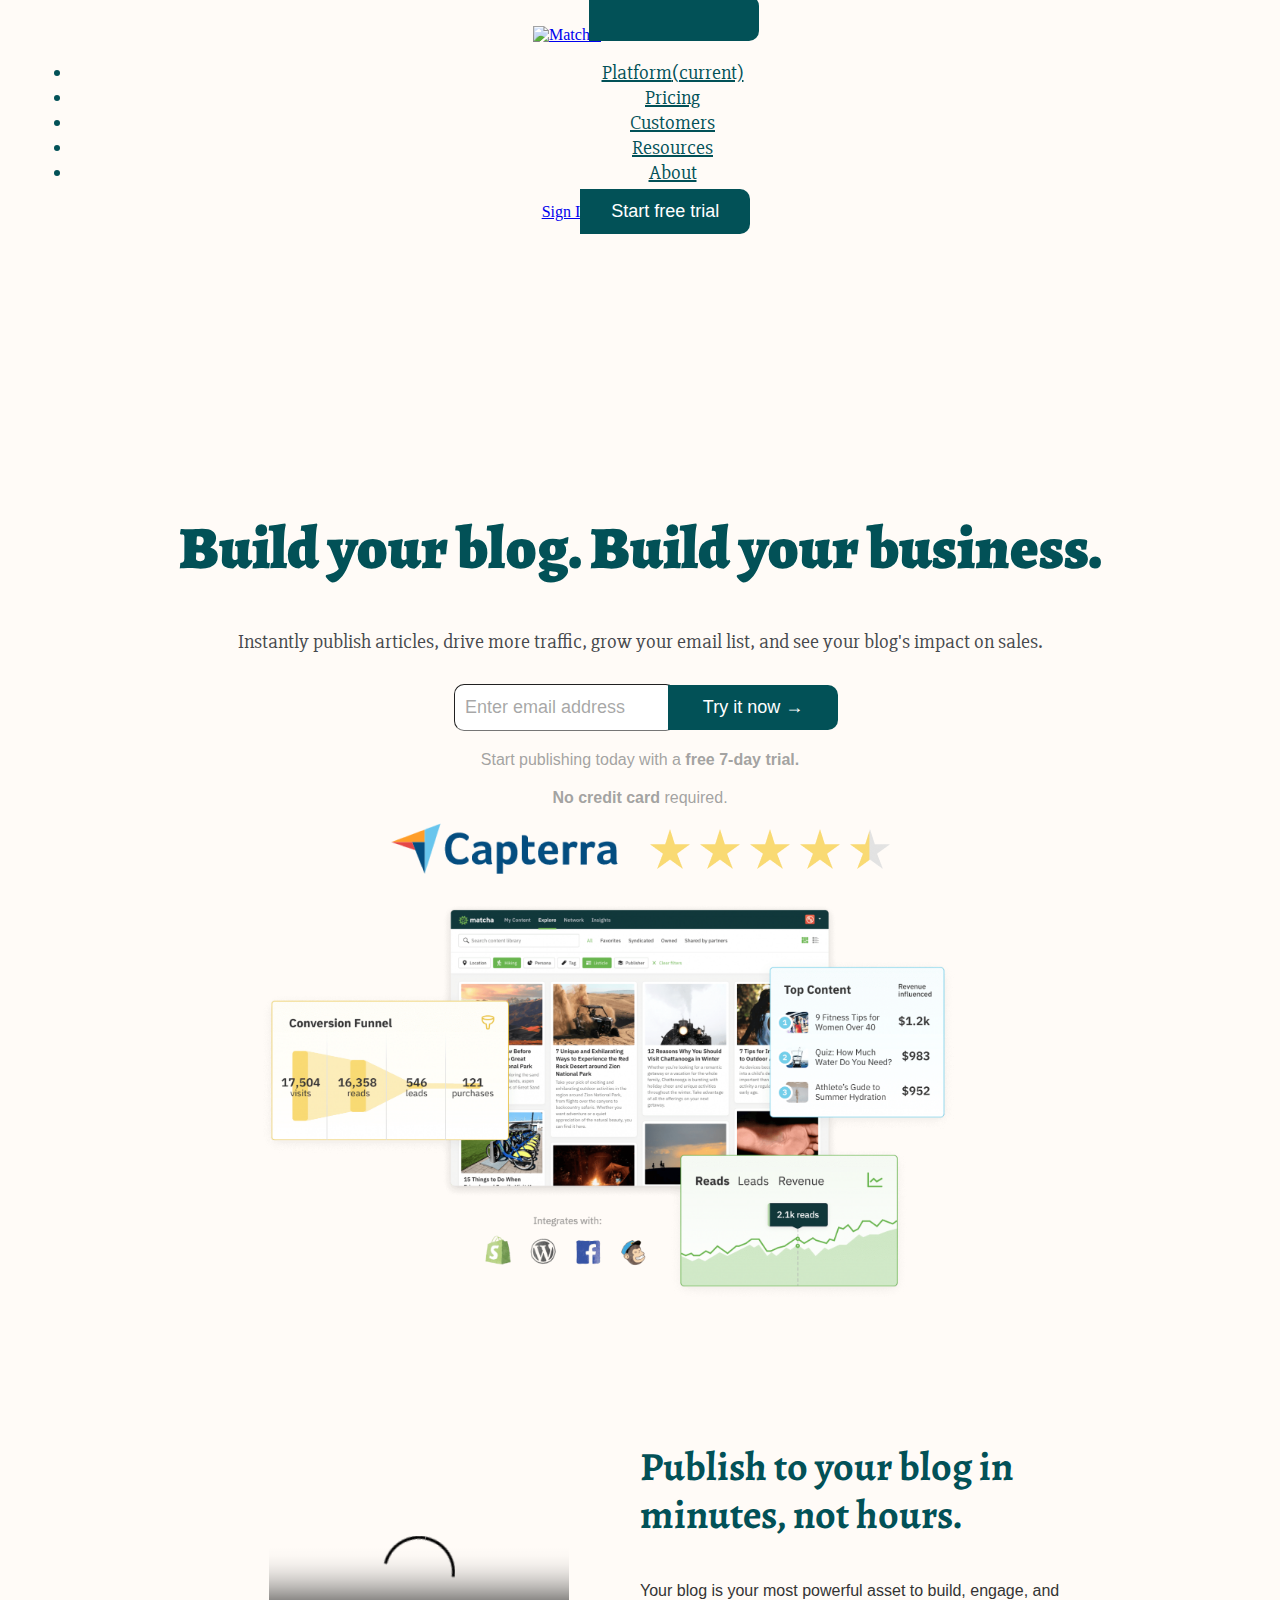
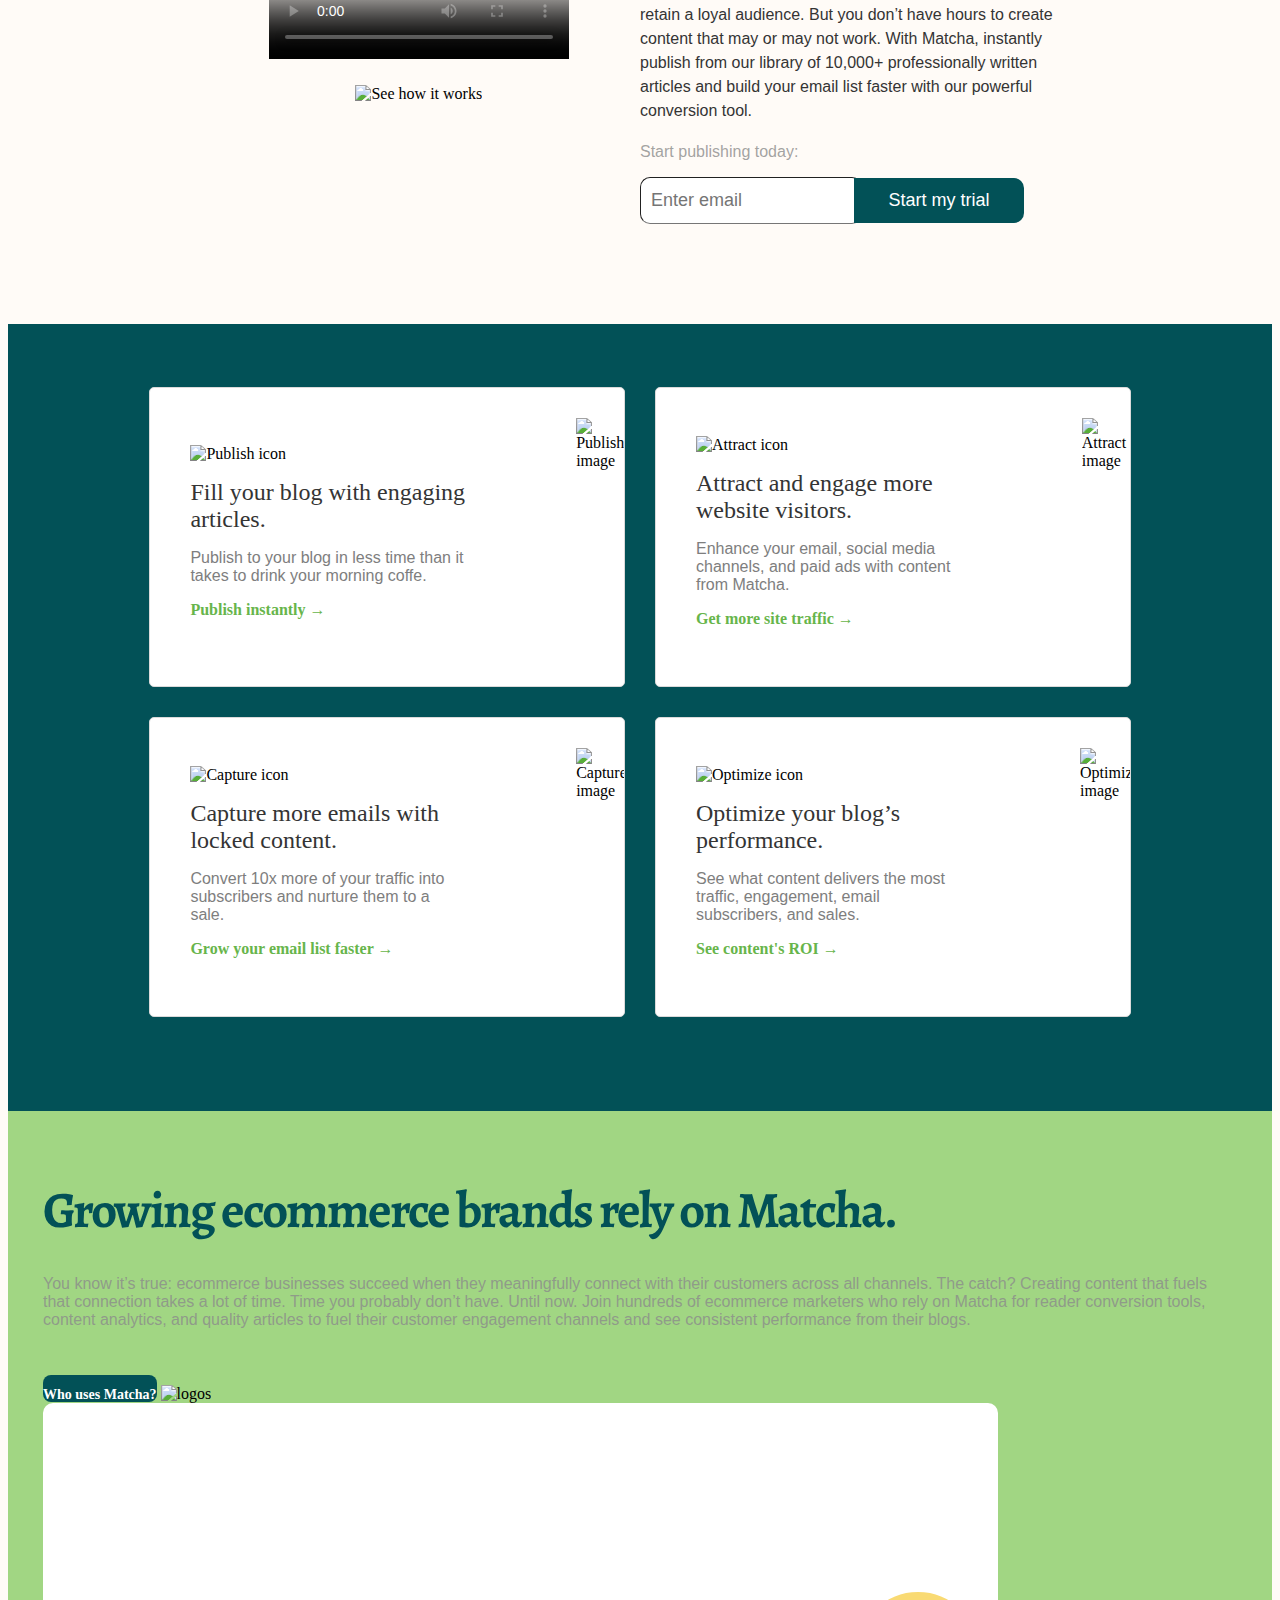
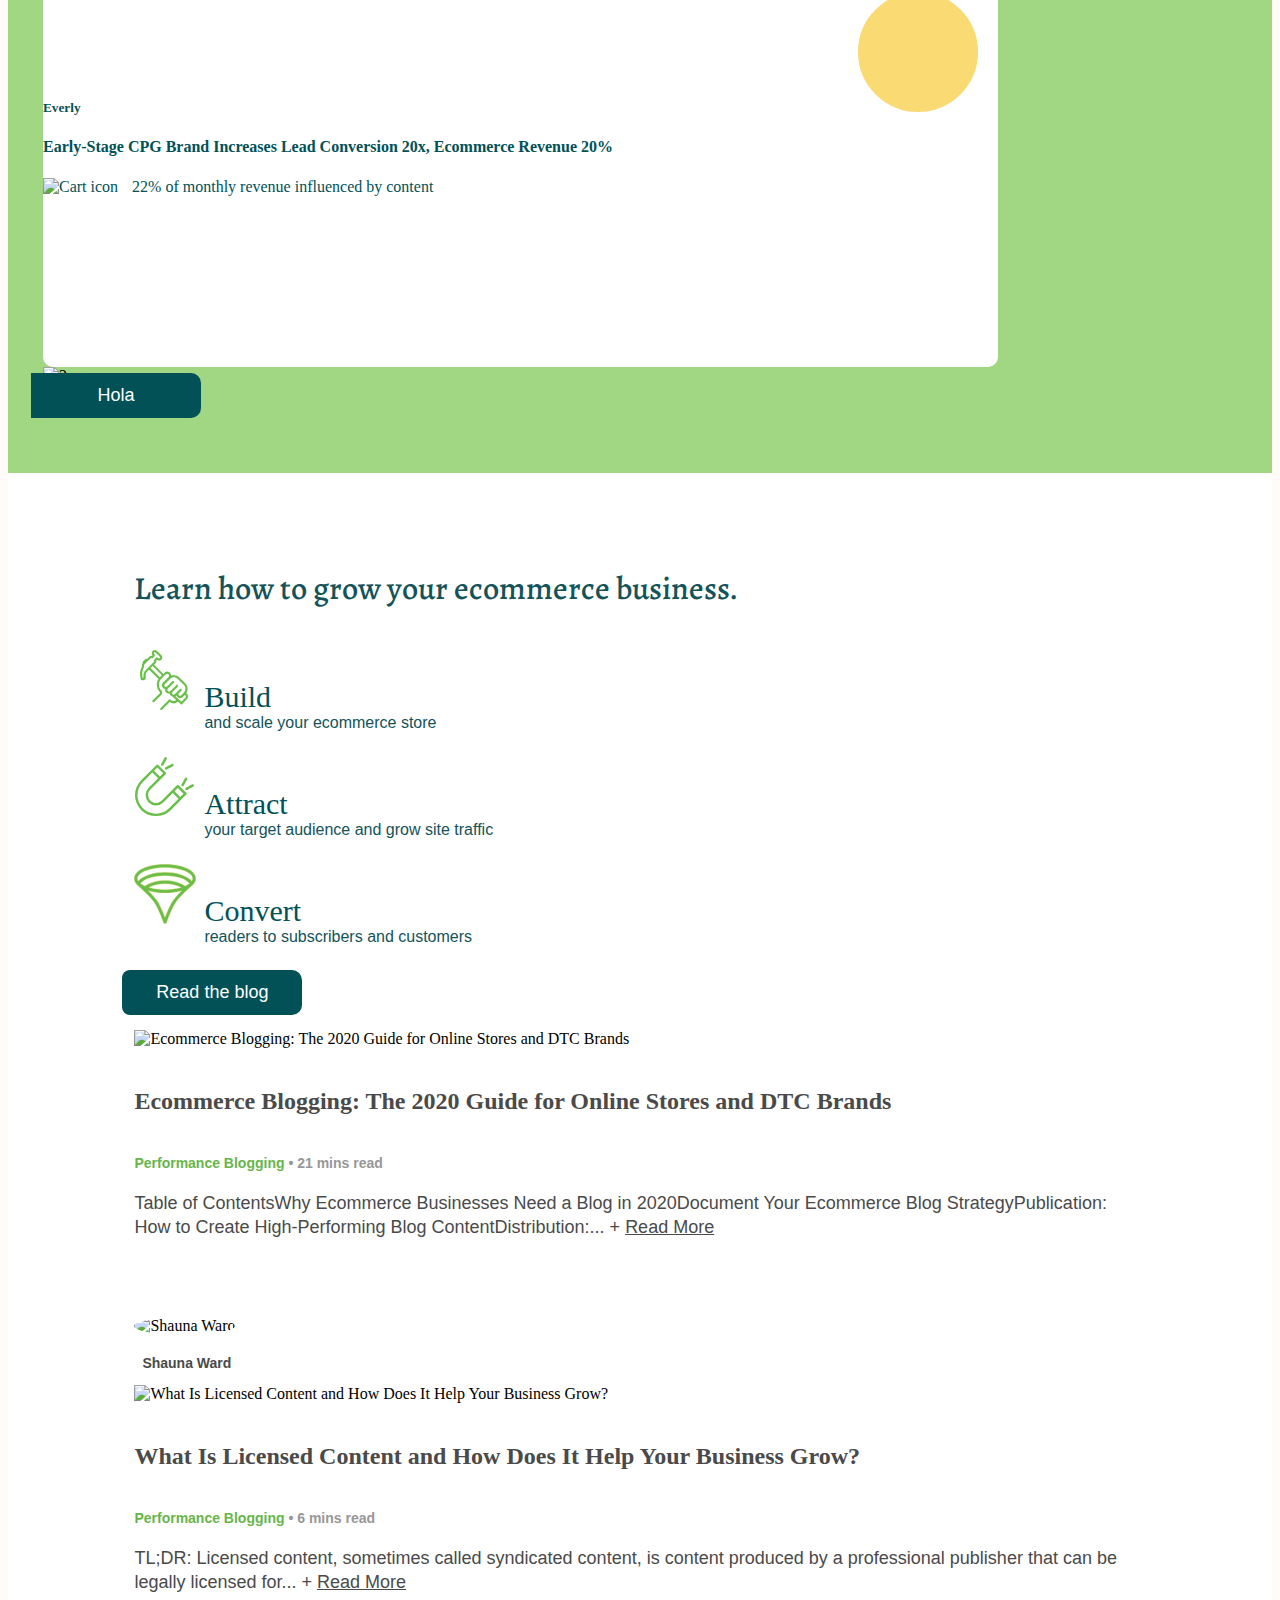
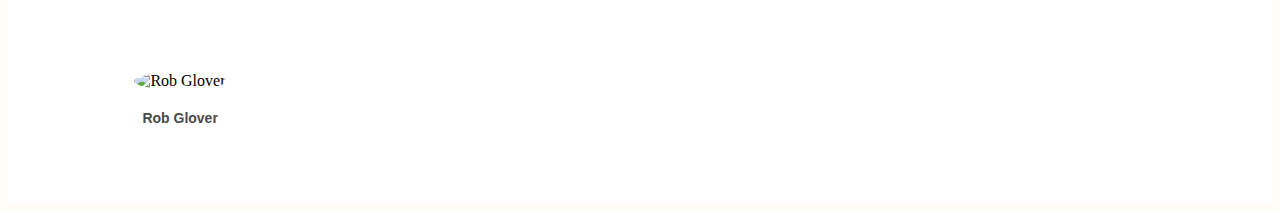
==== commit d151d78b: "Clase sobre SASS para aplicar estilos" ====
--- a/index.html
+++ b/index.html
@@ -3,6 +3,7 @@
 <head>
     <link rel="stylesheet" href="https://cdn.jsdelivr.net/npm/bootstrap@4.5.3/dist/css/bootstrap.min.css" integrity="sha384-TX8t27EcRE3e/ihU7zmQxVncDAy5uIKz4rEkgIXeMed4M0jlfIDPvg6uqKI2xXr2" crossorigin="anonymous">
     <link rel="stylesheet" href="./styles.css" /><!--Recordar que es con la etiqueta link para asignar el archivo del CSS-->
+    <link rel="stylesheet" href="./output.css">
     <link href="https://fonts.googleapis.com/css2?family=Alegreya:wght@900&family=Slabo+27px&display=swap" rel="stylesheet" />
     <meta charset="UTF-8" />
     <meta name="viewport" content="width=device-width, initial-scale=1.0, user-scalable=no" />
@@ -270,6 +271,104 @@
         </div>
     </div>
 
+    <section class="container blog">
+      <div class="row">
+        <div class="col">
+          <h2 class="title">Learn how to grow your ecommerce business.</h2>
+          <article class="process-list">
+            <div class="process">
+              <div class="process-icon">
+                <img src="./icons/build.svg" alt="Build icon" />
+              </div>
+              <div class="process-description">
+                <h3>Build</h3>
+                <p>and scale your ecommerce store</p>
+              </div>
+            </div>
+            <div class="process">
+              <div class="process-icon">
+                <img src="./icons/attract.svg" alt="Attract icon" />
+              </div>
+              <div class="process-description">
+                <h3>Attract</h3>
+                <p>your target audience and grow site traffic</p>
+              </div>
+            </div>
+            <div class="process">
+              <div class="process-icon">
+                <img src="./icons/convert.svg" alt="Convert icon" />
+              </div>
+              <div class="process-description">
+                <h3>Convert</h3>
+                <p>readers to subscribers and customers</p>
+              </div>
+            </div>
+          </article>
+          <button>Read the blog</button>
+        </div>
+        <div class="col">
+          <div class="card">
+            <img
+              src="https://getmatcha.com/wp-content/uploads/2019/03/david-marcu-114194-1052x699.jpg"
+              class="card-img-top"
+              alt="Ecommerce Blogging: The 2020 Guide for Online Stores and DTC Brands"
+            />
+            <div class="card-body">
+              <h5 class="card-title">
+                Ecommerce Blogging: The 2020 Guide for Online Stores and DTC Brands
+              </h5>
+              <p class="metadata">
+                <strong class="category">Performance Blogging </strong>
+                <strong class="read-time">• 21 mins read</strong>
+              </p>
+              <p class="card-text">
+                Table of ContentsWhy Ecommerce Businesses Need a Blog in
+                2020Document Your Ecommerce Blog StrategyPublication: How to Create
+                High-Performing Blog ContentDistribution:...
+                <span class="read-more">+ <a>Read More</a></span>
+              </p>
+              <div class="author d-flex align-items-center">
+                <img
+                  src="https://secure.gravatar.com/avatar/b1c37d9c6b3a36a5eb64d7112bf71ca4?s=96&d=retro&r=g"
+                  alt="Shauna Ward"
+                />
+                <p>Shauna Ward</p>
+              </div>
+            </div>
+          </div>
+        </div>
+        <div class="col">
+          <div class="card">
+            <img
+              src="https://getmatcha.com/wp-content/uploads/2019/06/arnel-hasanovic-MNd-Rka1o0Q-1049x699.jpg"
+              class="card-img-top"
+              alt="What Is Licensed Content and How Does It Help Your Business Grow?"
+            />
+            <div class="card-body">
+              <h5 class="card-title">
+                What Is Licensed Content and How Does It Help Your Business Grow?
+              </h5>
+              <p class="metadata">
+                <strong class="category">Performance Blogging </strong>
+                <strong class="read-time">• 6 mins read</strong>
+              </p>
+              <p class="card-text">
+                TL;DR: Licensed content, sometimes called syndicated content, is
+                content produced by a professional publisher that can be legally
+                licensed for...
+                <span class="read-more">+ <a>Read More</a></span>
+              </p>
+              <div class="author d-flex align-items-center">
+                <img
+                  src="https://secure.gravatar.com/avatar/c2f0381c76fae0875a4c15deb4e0a2f8?s=96&d=retro&r=g"
+                  alt="Rob Glover"
+                />
+                <p>Rob Glover</p>
+              </div>
+            </div>
+          </div>    
+      </div>
+    </section>
 
     <script src="https://code.jquery.com/jquery-3.5.1.slim.min.js" integrity="sha384-DfXdz2htPH0lsSSs5nCTpuj/zy4C+OGpamoFVy38MVBnE+IbbVYUew+OrCXaRkfj" crossorigin="anonymous"></script>
     <script src="https://cdn.jsdelivr.net/npm/popper.js@1.16.1/dist/umd/popper.min.js" integrity="sha384-9/reFTGAW83EW2RDu2S0VKaIzap3H66lZH81PoYlFhbGU+6BZp6G7niu735Sk7lN" crossorigin="anonymous"></script>
--- a/output.css
+++ b/output.css
@@ -0,0 +1,86 @@
+.blog .title {
+  font-family: "Alegreya", serif;
+  color: #135359;
+}
+
+.blog {
+  background-color: #ffffff;
+  max-width: unset;
+  padding: 5% 10%;
+}
+.blog .title {
+  font-size: 2rem;
+}
+.blog .process-list {
+  margin-top: 40px;
+  margin-bottom: 36px;
+}
+.blog .process-list .process {
+  margin-bottom: 25px;
+  display: flex;
+  flex-direction: row;
+  justify-content: flex-start;
+  align-items: flex-start;
+}
+.blog .process-list .process > div > h3 {
+  color: #025157;
+  margin-bottom: 0;
+  font-size: 30px;
+  font-weight: 500;
+}
+.blog .process-list .process > div > p {
+  color: #135359;
+  margin: 0;
+}
+.blog .process-list .process-icon {
+  width: 60px;
+  height: 60px;
+  margin-right: 10px;
+  text-align: center;
+}
+.blog .process-list img {
+  height: 100%;
+}
+.blog button {
+  height: auto;
+  border-top-left-radius: 8px;
+  border-bottom-left-radius: 8px;
+  padding: 12px;
+  width: 180px;
+  margin-bottom: 15px;
+}
+.blog .card-title {
+  font-size: 24px;
+  color: #4a4a4a;
+}
+.blog .metadata {
+  font-weight: 500;
+  font-size: 14px;
+  color: #979797;
+}
+.blog .metadata .category {
+  color: #67b54b;
+}
+.blog .card-text {
+  color: #4a4a4a;
+  font-size: 18px;
+  line-height: 1.5rem;
+  min-height: 6em;
+}
+.blog .card-text .read-more a {
+  cursor: pointer;
+  text-decoration: underline;
+}
+.blog .author img {
+  border-radius: 50%;
+  width: 35px;
+  height: 35px;
+}
+.blog .author p {
+  margin-left: 8px;
+  font-weight: 600;
+  font-size: 14px;
+  color: #4a4a4a;
+}
+
+/*# sourceMappingURL=output.css.map */
